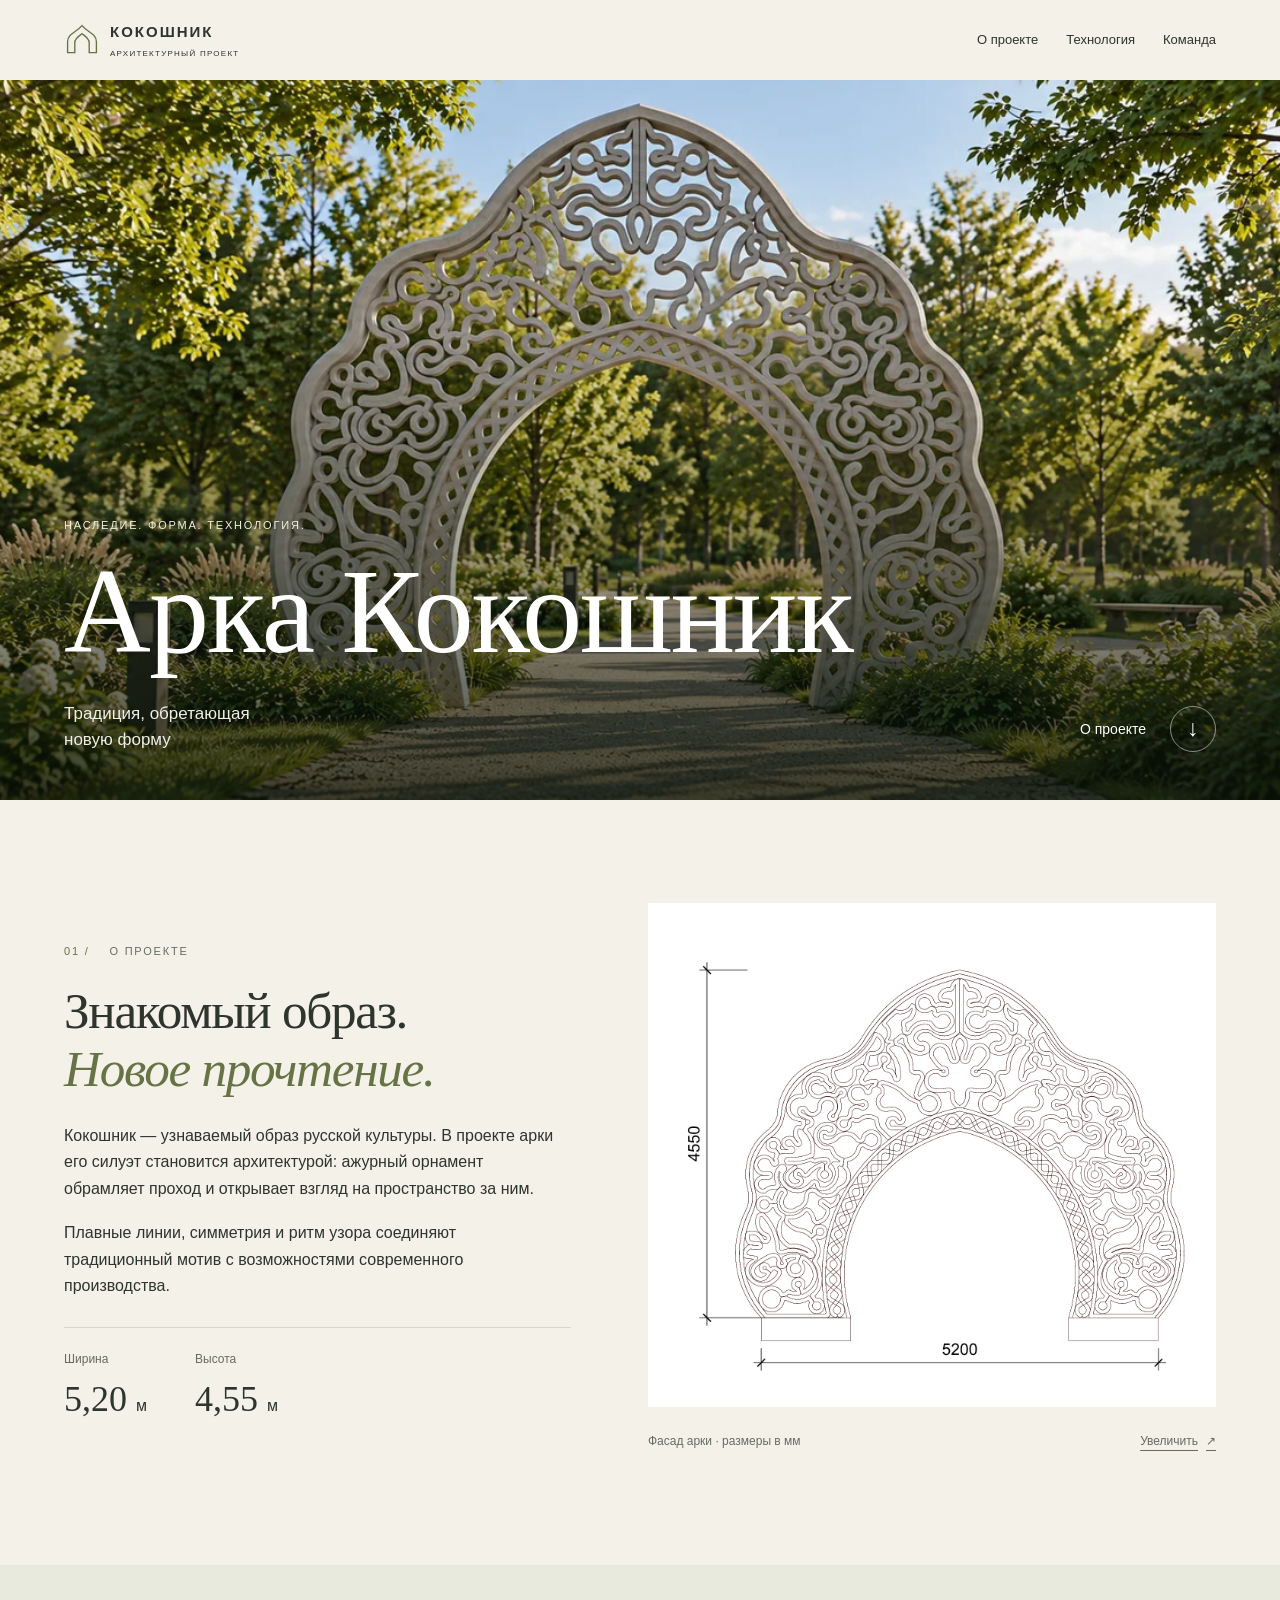
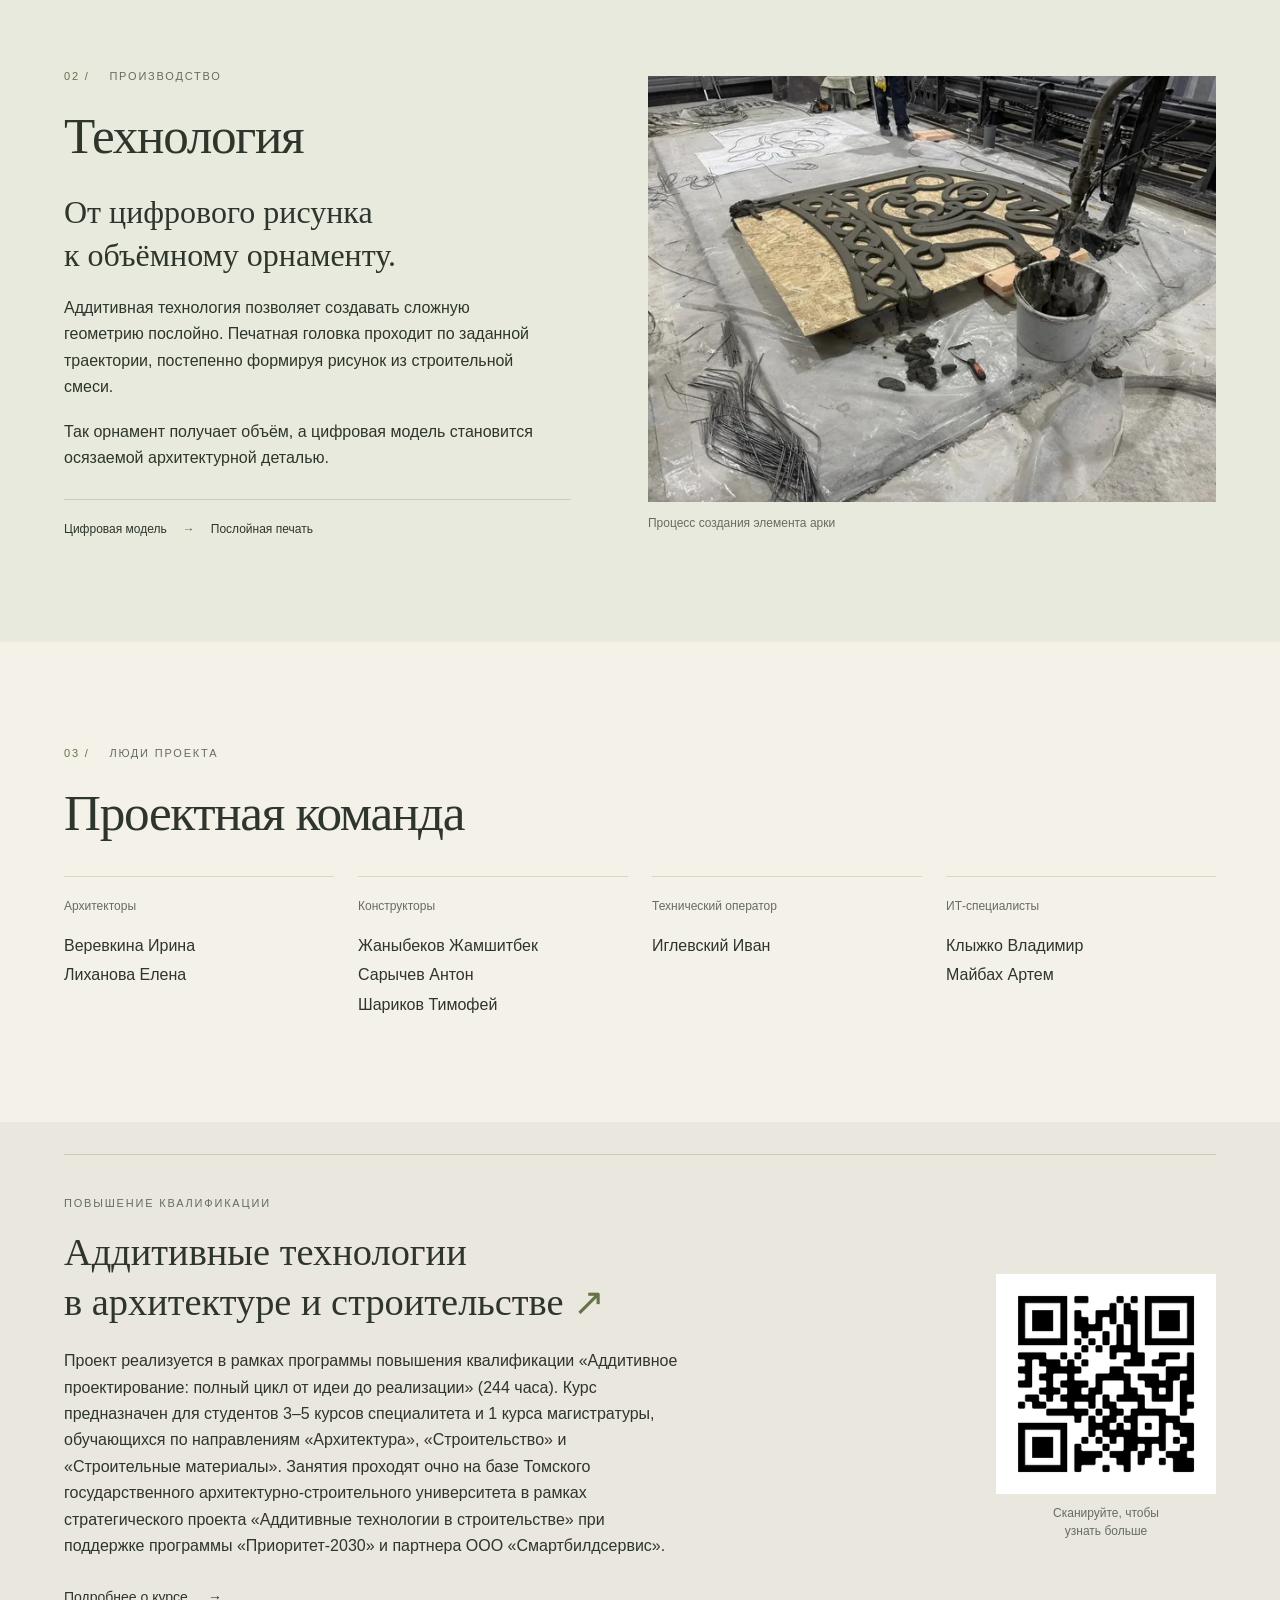
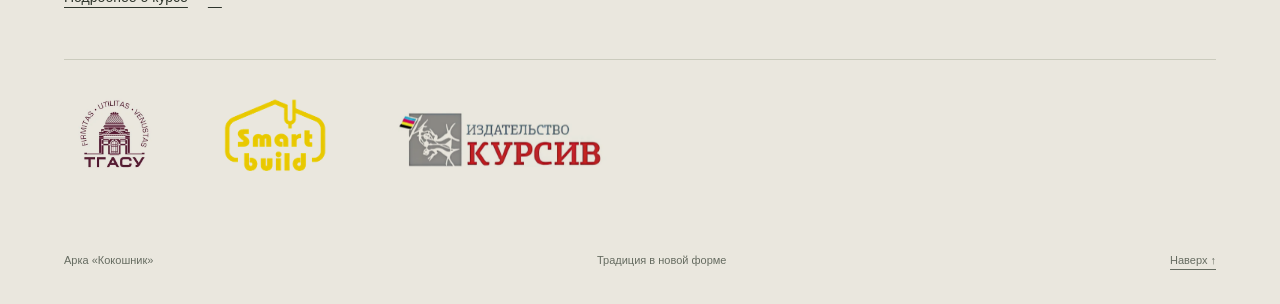
==== index.html @ 124d8d96 "Enlarge desktop course QR code" ====
<!doctype html>
<html lang="ru">
<head>
  <meta charset="utf-8">
  <meta name="viewport" content="width=device-width, initial-scale=1, viewport-fit=cover">
  <meta name="theme-color" content="#f4f1e9">
  <meta name="description" content="Арка «Кокошник» — традиционный орнамент и современные аддитивные технологии. Архитектурная идея, технология и проектная команда.">
  <title>Арка «Кокошник» — традиция в новой форме</title>
  <link rel="icon" href="favicon.svg" type="image/svg+xml">
  <link rel="stylesheet" href="styles.css">
  <script src="script.js" defer></script>
</head>
<body>
  <a class="skip-link" href="#about">Перейти к содержанию</a>
  <header class="header wrap">
    <a class="brand" href="#home" aria-label="Кокошник — на главную"><svg viewBox="0 0 40 40" aria-hidden="true"><path d="M4 34V22C4 13 13 12 20 4c7 8 16 9 16 18v12h-8V23c0-5-4-7-8-10-4 3-8 5-8 10v11Z"/></svg><span>КОКОШНИК<span class="brand-caption">АРХИТЕКТУРНЫЙ ПРОЕКТ</span></span></a>
    <nav aria-label="Основная навигация"><a href="#about">О проекте</a><a href="#technology">Технология</a><a href="#team">Команда</a></nav>
  </header>
  <main id="home">
    <section class="hero" aria-labelledby="hero-title">
      <picture><source media="(max-width: 767px)" srcset="images/optimized/main-mobile-640.webp 640w, images/optimized/main-mobile-960.webp 960w" sizes="100vw"><img src="images/optimized/main-desktop-2007.webp" srcset="images/optimized/main-desktop-960.webp 960w, images/optimized/main-desktop-1600.webp 1600w, images/optimized/main-desktop-2007.webp 2007w" sizes="100vw" width="2007" height="784" fetchpriority="high" alt="Ажурная арка в форме кокошника над дорожкой среди деревьев"></picture>
      <div class="hero-content wrap"><p class="eyebrow">НАСЛЕДИЕ. ФОРМА. ТЕХНОЛОГИЯ.</p><h1 id="hero-title">Арка<br> Кокошник</h1><div class="hero-bottom"><p>Традиция, обретающая<br>новую форму</p><a class="hero-link" href="#about" aria-label="Подробнее о проекте"><span>О проекте</span><span aria-hidden="true">↓</span></a></div></div>
    </section>
    <section id="about" class="section wrap split" aria-labelledby="about-title">
      <div class="section-copy reveal"><p class="eyebrow section-label"><span>01 /</span> О ПРОЕКТЕ</p><h2 id="about-title">Знакомый образ.<br><em>Новое прочтение.</em></h2><p>Кокошник — узнаваемый образ русской культуры. В проекте арки его силуэт становится архитектурой: ажурный орнамент обрамляет проход и открывает взгляд на пространство за ним.</p><p>Плавные линии, симметрия и ритм узора соединяют традиционный мотив с возможностями современного производства.</p><dl class="dimensions"><div><dt>Ширина</dt><dd>5,20 <span>м</span></dd></div><div><dt>Высота</dt><dd>4,55 <span>м</span></dd></div></dl></div>
      <figure class="scheme reveal"><a class="scheme-link" href="images/Scheme.png" target="_blank" rel="noopener" aria-label="Открыть чертёж арки в полном размере, в новой вкладке"><img src="images/optimized/scheme.webp" width="1366" height="1198" loading="lazy" decoding="async" alt="Фасад арки Кокошник: ширина 5200 мм, высота 4550 мм"></a><figcaption><span>Фасад арки · размеры в мм</span><a href="images/Scheme.png" target="_blank" rel="noopener">Увеличить <span aria-hidden="true">↗</span></a></figcaption></figure>
    </section>
    <section id="technology" class="technology" aria-labelledby="technology-title"><div class="section wrap split">
      <div class="section-copy reveal"><p class="eyebrow section-label"><span>02 /</span> ПРОИЗВОДСТВО</p><h2 id="technology-title">Технология</h2><p class="lead">От цифрового рисунка<br>к объёмному орнаменту.</p><p>Аддитивная технология позволяет создавать сложную геометрию послойно. Печатная головка проходит по заданной траектории, постепенно формируя рисунок из строительной смеси.</p><p>Так орнамент получает объём, а цифровая модель становится осязаемой архитектурной деталью.</p><div class="process"><span>Цифровая модель</span><span aria-hidden="true">→</span><span>Послойная печать</span></div></div>
      <figure class="technology-image reveal"><img src="images/optimized/technology-1280.webp" srcset="images/optimized/technology-640.webp 640w, images/optimized/technology-1280.webp 1280w" sizes="(min-width: 900px) 50vw, calc(100vw - 40px)" width="1920" height="1440" loading="lazy" decoding="async" alt="Печать ажурного элемента арки строительной смесью в мастерской"><figcaption>Процесс создания элемента арки</figcaption></figure>
    </div></section>
    <section id="team" class="section wrap" aria-labelledby="team-title"><div class="reveal"><p class="eyebrow section-label"><span>03 /</span> ЛЮДИ ПРОЕКТА</p><h2 id="team-title">Проектная команда</h2></div><div class="team-grid">
      <div class="team-group reveal"><h3>Архитекторы</h3><ul><li>Веревкина Ирина</li><li>Лиханова Елена</li></ul></div>
      <div class="team-group reveal"><h3>Конструкторы</h3><ul><li>Жаныбеков Жамшитбек</li><li>Сарычев Антон</li><li>Шариков Тимофей</li></ul></div>
      <div class="team-group reveal"><h3>Технический оператор</h3><ul><li>Иглевский Иван</li></ul></div>
      <div class="team-group reveal"><h3>ИТ-специалисты</h3><ul><li>Клыжко Владимир</li><li>Майбах Артем</li></ul></div>
    </div></section>
  </main>
  <footer class="footer"><div class="wrap">
    <div class="course"><a class="course-link" href="https://qrco.de/bh1jH8"><span class="eyebrow">ПОВЫШЕНИЕ КВАЛИФИКАЦИИ</span><span class="course-title">Аддитивные технологии<br>в архитектуре и строительстве <span aria-hidden="true">↗</span></span>
      <p class="course-description">Проект реализуется в рамках программы повышения квалификации «Аддитивное проектирование: полный цикл от идеи до реализации» (244 часа). Курс предназначен для студентов 3–5 курсов специалитета и 1 курса магистратуры, обучающихся по направлениям «Архитектура», «Строительство» и «Строительные материалы». Занятия проходят очно на базе Томского государственного архитектурно-строительного университета в рамках стратегического проекта «Аддитивные технологии в строительстве» при поддержке программы «Приоритет-2030» и партнера ООО «Смартбилдсервис».</p>
      <span class="course-action">Подробнее о курсе <span aria-hidden="true">→</span></span></a><figure class="qr"><img src="images/optimized/qr.png" srcset="images/optimized/qr.png 300w, images/optimized/qr-600.png 600w" sizes="(min-width: 900px) 220px, (min-width: 600px) 140px, 128px" width="300" height="300" alt="QR-код для перехода на страницу курса" loading="lazy"><figcaption>Сканируйте, чтобы<br>узнать больше</figcaption></figure></div>
    <div class="partners" aria-label="Организации проекта"><img src="images/optimized/tgasu.webp" width="865" height="849" alt="ТГАСУ" loading="lazy"><img src="images/optimized/smart-build.webp" width="531" height="376" alt="Smart Build" loading="lazy"><img class="kursiv" src="images/optimized/kursiv.webp" width="697" height="202" alt="Издательство Курсив" loading="lazy"></div>
    <div class="footer-bottom"><span>Арка «Кокошник»</span><span>Традиция в новой форме</span><a href="#home">Наверх ↑</a></div>
  </div></footer>
</body>
</html>
---- styles.css ----
:root{--paper:#f4f1e9;--ink:#2e352c;--muted:#666c61;--line:#d5d8cb;--accent:#657345;--gutter:clamp(20px,5vw,80px);--space:clamp(56px,8vw,112px)}
*{box-sizing:border-box}html{scroll-behavior:smooth;scroll-padding-top:24px}body{margin:0;background:var(--paper);color:var(--ink);font-family:Arial,Helvetica,sans-serif;font-size:clamp(16px,1.2vw,18px);line-height:1.65}a{color:inherit;text-underline-offset:5px}img{display:block;max-width:100%;height:auto}figure,p,h1,h2,h3,dl,dd{margin:0}a:focus-visible{outline:3px solid #9da968;outline-offset:5px}.wrap{width:100%;max-width:1440px;margin-inline:auto;padding-left:max(var(--gutter),env(safe-area-inset-left));padding-right:max(var(--gutter),env(safe-area-inset-right))}.skip-link{position:fixed;top:12px;left:20px;padding:12px;background:white;z-index:10;transform:translateY(-150%)}.skip-link:focus{transform:none}.header{padding-top:max(16px,env(safe-area-inset-top));padding-bottom:12px;display:flex;flex-wrap:wrap;align-items:center;justify-content:space-between;gap:8px 24px}.brand{display:flex;align-items:center;gap:10px;text-decoration:none;font-size:15px;letter-spacing:2px;font-weight:700;min-height:44px}.brand svg{width:36px;height:36px;fill:none;stroke:var(--accent);stroke-width:1.5}.brand-caption{display:block;font-size:8px;letter-spacing:1.25px;margin-top:2px;font-weight:400}.header nav{display:flex;justify-content:space-between;gap:20px;width:100%}.header nav a{font-size:13px;text-decoration:none;display:flex;align-items:center;min-height:44px}.hero{position:relative;isolation:isolate;color:#fff;background:#343d27}.hero picture{display:block}.hero img{width:100%;height:auto;aspect-ratio:1;min-height:0;object-fit:cover;object-position:center}.hero:after{content:"";position:absolute;inset:0;background:linear-gradient(180deg,rgba(10,20,8,.02) 35%,rgba(10,20,8,.78));z-index:0;pointer-events:none}.hero-content{position:absolute;inset:0;z-index:1;display:flex;flex-direction:column;justify-content:flex-end;padding-bottom:28px}.eyebrow{font-size:10px;letter-spacing:1.8px;font-weight:500;line-height:1.6}.hero .eyebrow{margin-bottom:12px;color:#f0f0da}h1{font-family:Georgia,'Times New Roman',serif;font-weight:400;font-size:clamp(52px,12vw,140px);line-height:.95;letter-spacing:-2px}.hero-bottom{display:flex;align-items:flex-end;justify-content:space-between;gap:20px;margin-top:22px}.hero-bottom p{font-size:14px;line-height:1.5;color:#f0f0e5}.hero-link{min-width:44px;min-height:44px;display:flex;align-items:center;gap:24px;text-decoration:none}.hero-link>span:first-child{display:none}.hero-link>span:last-child{border:1px solid #ffffff80;border-radius:50%;display:grid;place-items:center;width:46px;height:46px;font-size:23px}.section{padding-top:var(--space);padding-bottom:var(--space)}.split{display:grid;gap:36px}.section-label{color:var(--muted);margin-bottom:22px}.section-label span{color:var(--accent);margin-right:15px}h2{font-family:Georgia,'Times New Roman',serif;font-size:clamp(34px,4vw,58px);line-height:1.12;letter-spacing:-1.3px;font-weight:400;margin-bottom:26px}h2 em{font-weight:400;color:var(--accent)}.section-copy>p:not(.eyebrow){max-width:55ch;margin-bottom:18px}.dimensions{display:flex;gap:48px;border-top:1px solid var(--line);padding-top:22px;margin-top:28px}.dimensions dt{font-size:12px;color:var(--muted)}.dimensions dd{font-family:Georgia,'Times New Roman',serif;font-size:36px;line-height:1.3;margin-top:6px}.dimensions dd span{font-family:Arial,sans-serif;font-size:16px}.scheme{align-self:center}.scheme-link{display:block;background:white;padding:12px}.scheme img{width:100%}figcaption{font-size:12px;line-height:1.5;color:var(--muted);margin-top:12px}.scheme figcaption{display:flex;align-items:center;justify-content:space-between;gap:12px}.scheme figcaption a{display:flex;gap:8px;align-items:center;min-height:44px;flex-shrink:0}.technology{background:#e7eadd}.lead{font-family:Georgia,'Times New Roman',serif;font-size:clamp(24px,2.5vw,32px);line-height:1.35}.process{display:flex;flex-wrap:wrap;align-items:center;gap:16px;margin-top:28px;padding-top:20px;border-top:1px solid #c6cdbb;font-size:12px}.process>span:nth-child(2){color:var(--accent)}.technology-image{align-self:center}.technology-image img{width:100%;aspect-ratio:4/3;object-fit:contain}.team-grid{display:grid;gap:30px;margin-top:34px}.team-group{border-top:1px solid var(--line);padding-top:20px}.team-group h3{font-size:12px;font-weight:400;color:var(--muted);margin-bottom:14px}.team-group ul{list-style:none;padding:0;margin:0;font-size:18px;line-height:1.85}.footer{background:#eae7de;padding-top:32px;padding-bottom:max(22px,env(safe-area-inset-bottom))}.partners{display:flex;align-items:center;flex-wrap:wrap;gap:28px 38px;padding-block:34px}.partners img{width:100px;height:84px;object-fit:contain;mix-blend-mode:multiply}.partners img:nth-child(2){width:122px}.partners .kursiv{width:210px;height:auto}.course{border-top:1px solid #cbcbbd;border-bottom:1px solid #cbcbbd;padding-block:30px;display:grid;gap:24px}.course-link{display:block;text-decoration:none;min-height:44px}.course-link .eyebrow{display:block;color:var(--muted);margin-bottom:16px}.course-title{font-family:Georgia,'Times New Roman',serif;font-size:clamp(25px,3vw,42px);line-height:1.3;display:block}.course-title>span{white-space:nowrap;color:var(--accent)}.course-action{font-size:14px;display:flex;gap:20px;align-items:center;min-height:44px;margin-top:16px;text-decoration:underline;text-underline-offset:5px}.qr{display:flex;align-items:center;gap:20px}.qr img{width:128px;height:128px}.qr figcaption{margin:0}.footer-bottom{display:flex;flex-wrap:wrap;align-items:center;justify-content:space-between;gap:10px 20px;font-size:11px;color:var(--muted);padding-top:20px}.footer-bottom a{display:flex;align-items:center;min-height:44px}.footer-bottom>span:nth-child(2){display:none}
@media(min-width:600px){.header{padding-block:18px}.header nav{width:auto;gap:28px}.hero img{height:auto;min-height:0}.hero-content{padding-bottom:48px}.hero-link>span:first-child{display:block;font-size:14px}.eyebrow{font-size:11px}.hero-bottom p{font-size:17px}.team-grid{grid-template-columns:repeat(2,minmax(0,1fr));gap:40px}.partners{gap:56px}.course{grid-template-columns:minmax(0,1fr) 140px;align-items:center}.qr{display:block}.qr img{width:140px;height:140px}.qr figcaption{margin-top:10px;text-align:center}.footer-bottom>span:nth-child(2){display:block}}
@media(min-width:768px){.hero picture{position:relative;z-index:1}.hero img{height:min(56.28vw,calc(100svh - 84px));aspect-ratio:auto;object-fit:cover;object-position:center}.hero:after{z-index:1}.hero-content{z-index:2}}
@media(min-width:900px){.split{grid-template-columns:minmax(0,1fr) minmax(0,1.12fr);gap:clamp(40px,6vw,90px);align-items:center}.hero-content{padding-top:40px}.hero h1 br{display:none}.hero h1{font-size:clamp(78px,9.4vw,140px)}.hero .eyebrow{margin-bottom:20px}.hero-bottom{margin-top:32px}.scheme-link{padding:24px}.team-grid{grid-template-columns:repeat(4,minmax(0,1fr));gap:24px}.team-group ul{font-size:16px}.partners{padding-bottom:40px}.course{padding-block:40px;grid-template-columns:minmax(0,1fr) 220px}.qr img{width:220px;height:220px;margin-inline:auto}}
.course-description{max-width:70ch;margin-top:20px;font-size:clamp(16px,1.2vw,18px);line-height:1.65}
@media(prefers-reduced-motion:no-preference){.reveal.is-visible{animation:appear .55s ease-out both}@keyframes appear{from{opacity:.35;transform:translateY(10px)}to{opacity:1;transform:none}}a{transition:color .2s ease}}
@media(prefers-reduced-motion:reduce){html{scroll-behavior:auto}*,*:before,*:after{animation:none!important;transition:none!important}}
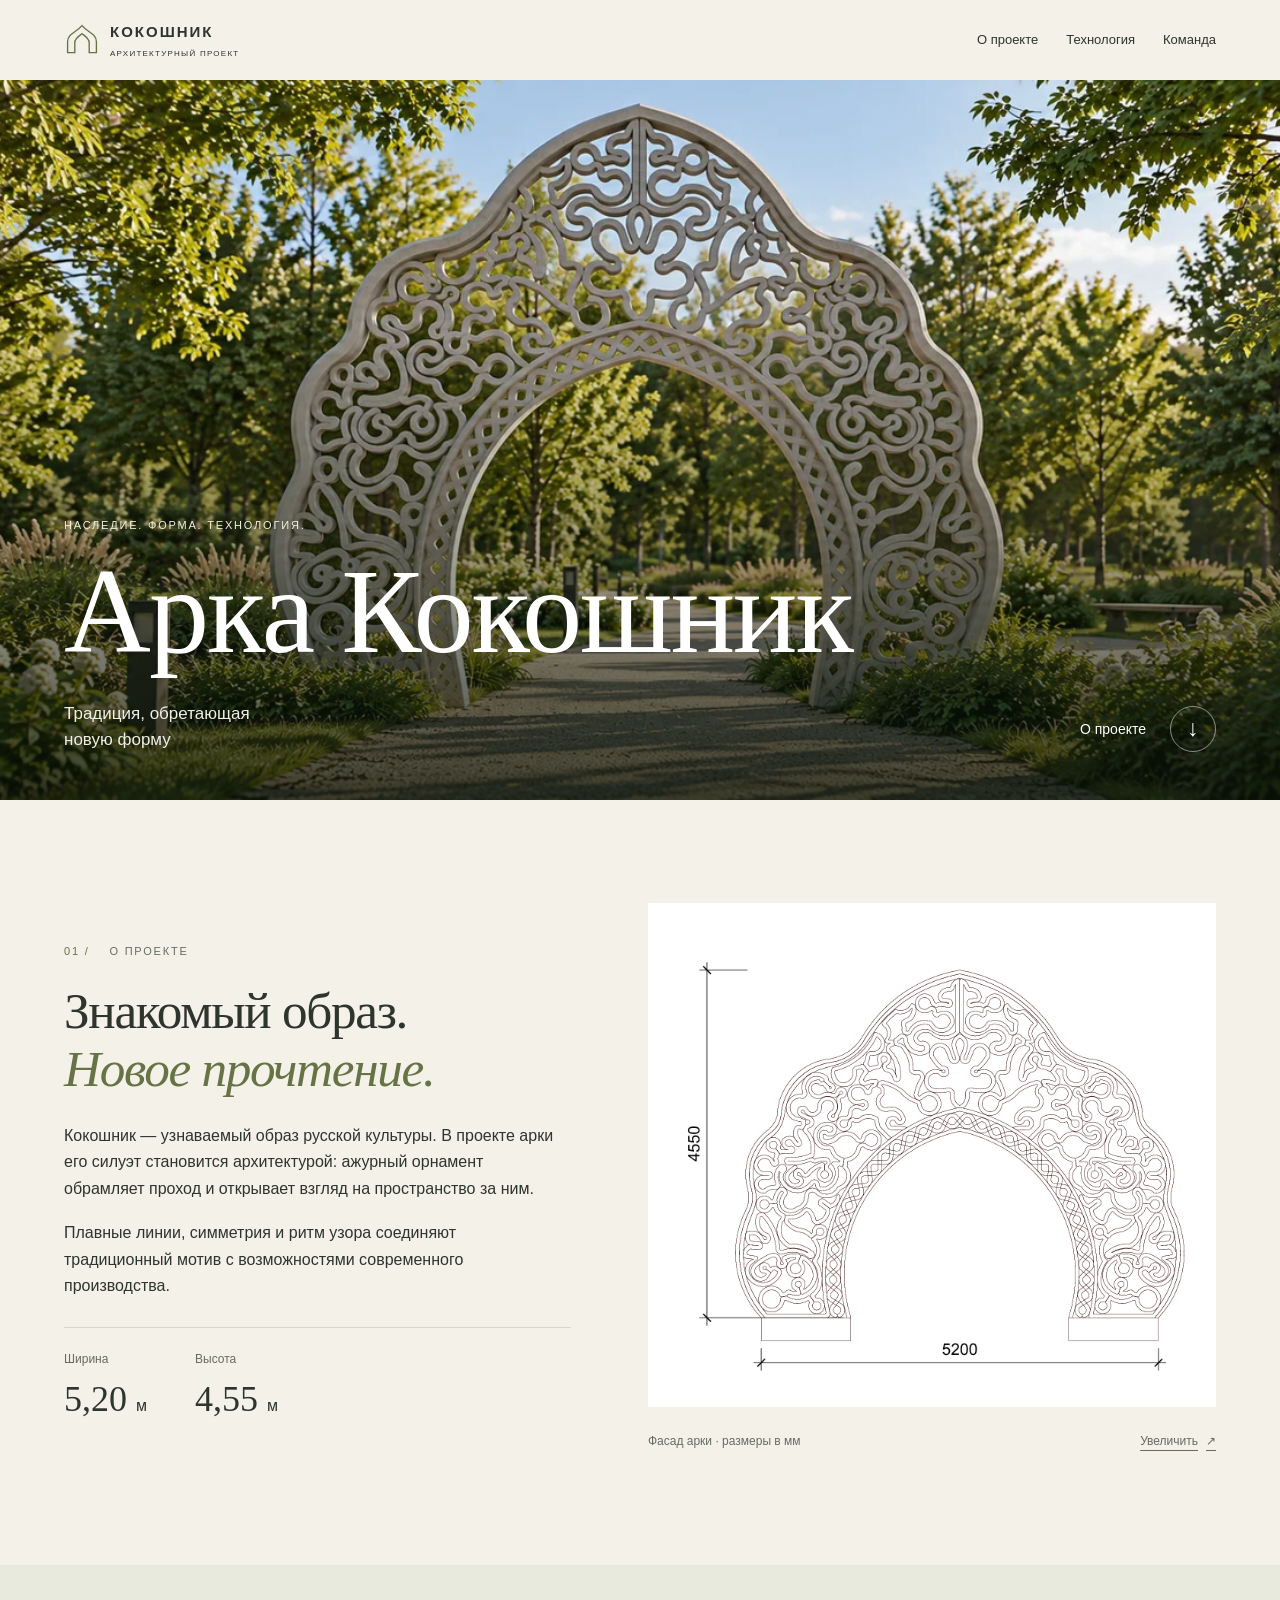
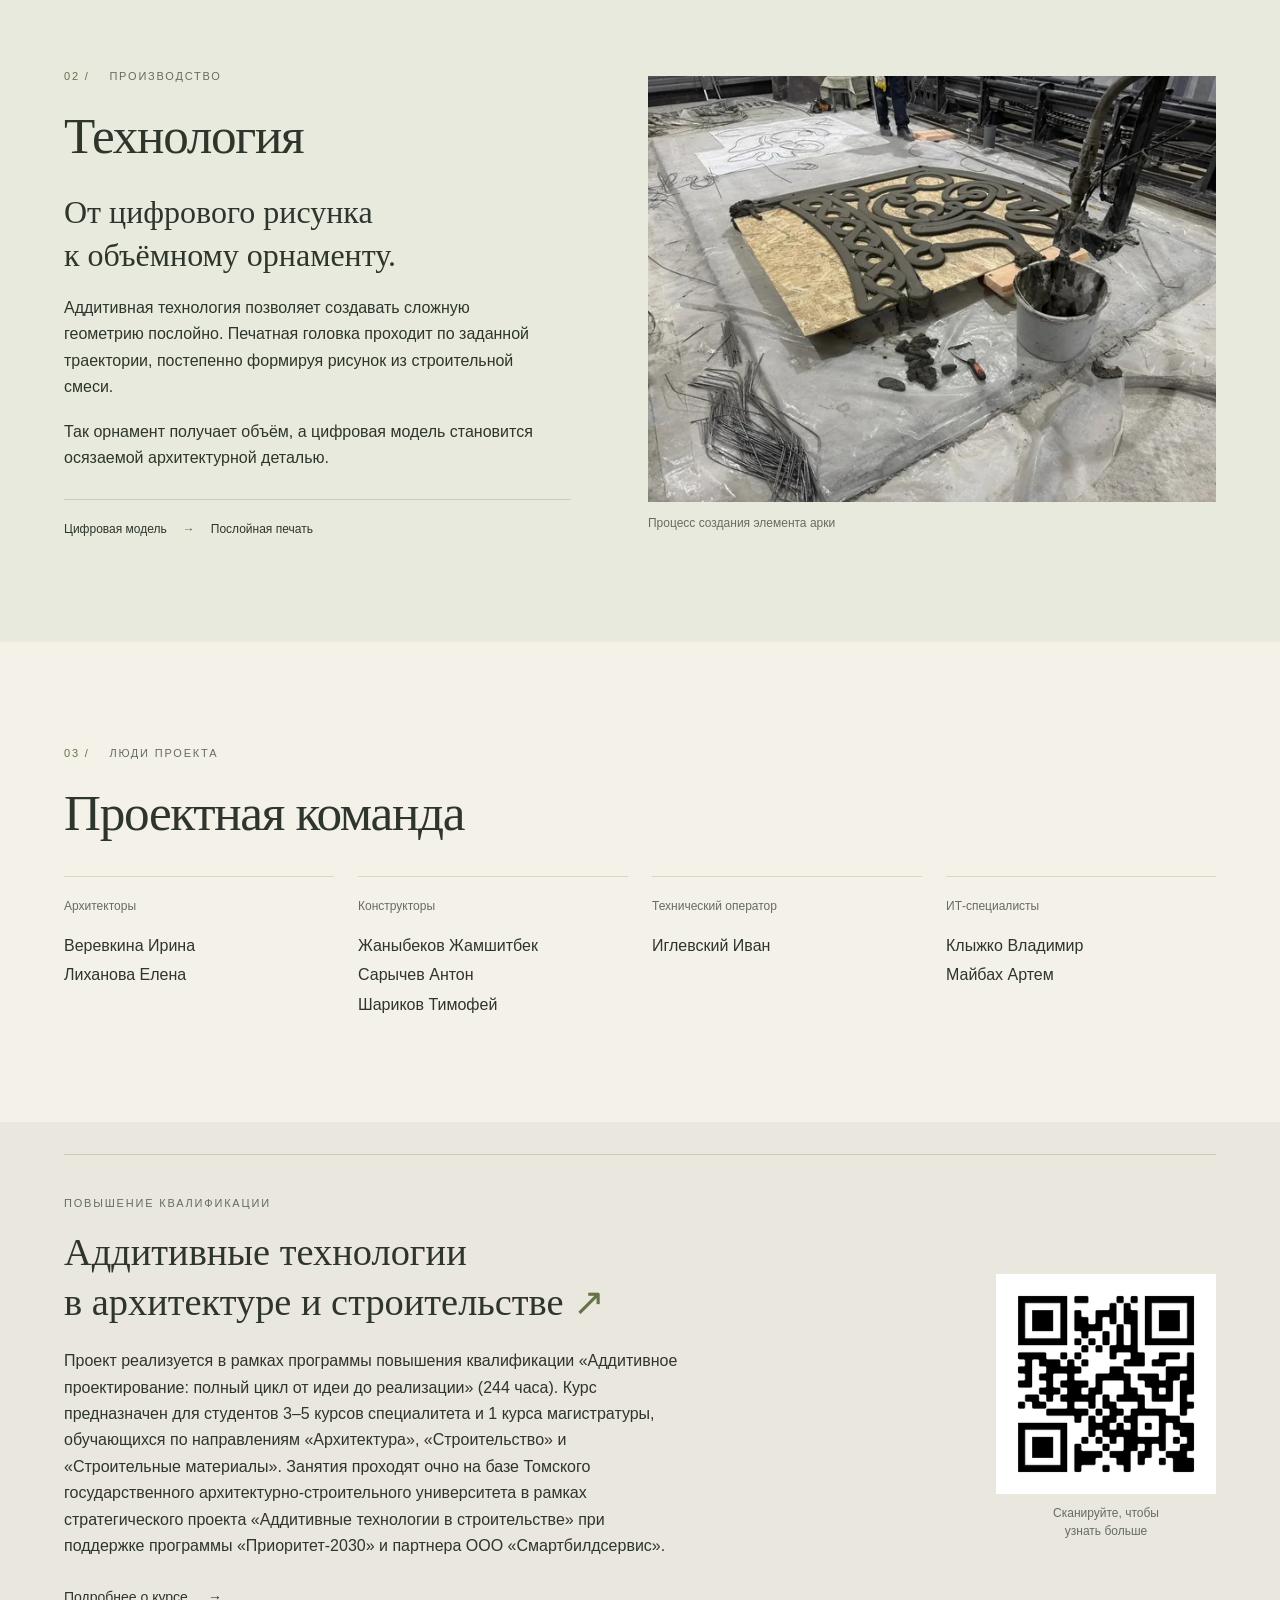
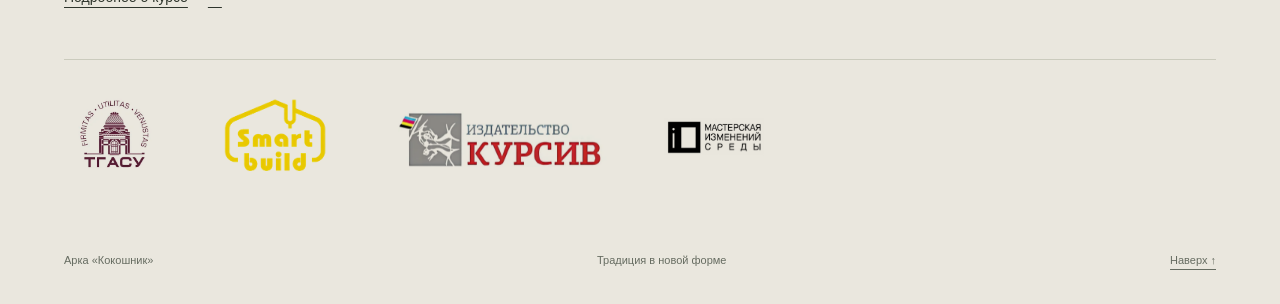
==== commit 2ad0d662: "changed logo images for mic and kursiv" ====
--- a/index.html
+++ b/index.html
@@ -37,10 +37,10 @@
     </div></section>
   </main>
   <footer class="footer"><div class="wrap">
-    <div class="course"><a class="course-link" href="https://qrco.de/bh1jH8"><span class="eyebrow">ПОВЫШЕНИЕ КВАЛИФИКАЦИИ</span><span class="course-title">Аддитивные технологии<br>в архитектуре и строительстве <span aria-hidden="true">↗</span></span>
+    <div class="course"><a class="course-link" href="https://ino.tsuab.ru/additivetechnologies"><span class="eyebrow">ПОВЫШЕНИЕ КВАЛИФИКАЦИИ</span><span class="course-title">Аддитивные технологии<br>в архитектуре и строительстве <span aria-hidden="true">↗</span></span>
       <p class="course-description">Проект реализуется в рамках программы повышения квалификации «Аддитивное проектирование: полный цикл от идеи до реализации» (244 часа). Курс предназначен для студентов 3–5 курсов специалитета и 1 курса магистратуры, обучающихся по направлениям «Архитектура», «Строительство» и «Строительные материалы». Занятия проходят очно на базе Томского государственного архитектурно-строительного университета в рамках стратегического проекта «Аддитивные технологии в строительстве» при поддержке программы «Приоритет-2030» и партнера ООО «Смартбилдсервис».</p>
       <span class="course-action">Подробнее о курсе <span aria-hidden="true">→</span></span></a><figure class="qr"><img src="images/optimized/qr.png" srcset="images/optimized/qr.png 300w, images/optimized/qr-600.png 600w" sizes="(min-width: 900px) 220px, (min-width: 600px) 140px, 128px" width="300" height="300" alt="QR-код для перехода на страницу курса" loading="lazy"><figcaption>Сканируйте, чтобы<br>узнать больше</figcaption></figure></div>
-    <div class="partners" aria-label="Организации проекта"><img src="images/optimized/tgasu.webp" width="865" height="849" alt="ТГАСУ" loading="lazy"><img src="images/optimized/smart-build.webp" width="531" height="376" alt="Smart Build" loading="lazy"><img class="kursiv" src="images/optimized/kursiv.webp" width="697" height="202" alt="Издательство Курсив" loading="lazy"></div>
+    <div class="partners" aria-label="Организации проекта"><img src="images/optimized/tgasu.webp" width="865" height="849" alt="ТГАСУ" loading="lazy"><img src="images/optimized/smart-build.webp" width="531" height="376" alt="Smart Build" loading="lazy"><img class="kursiv" src="images/optimized/kursiv.webp" width="697" height="202" alt="Издательство Курсив" loading="lazy"><img src="images/optimized/logo4.webp" width="531" height="376" alt="MIS" loading="lazy"></div>
     <div class="footer-bottom"><span>Арка «Кокошник»</span><span>Традиция в новой форме</span><a href="#home">Наверх ↑</a></div>
   </div></footer>
 </body>
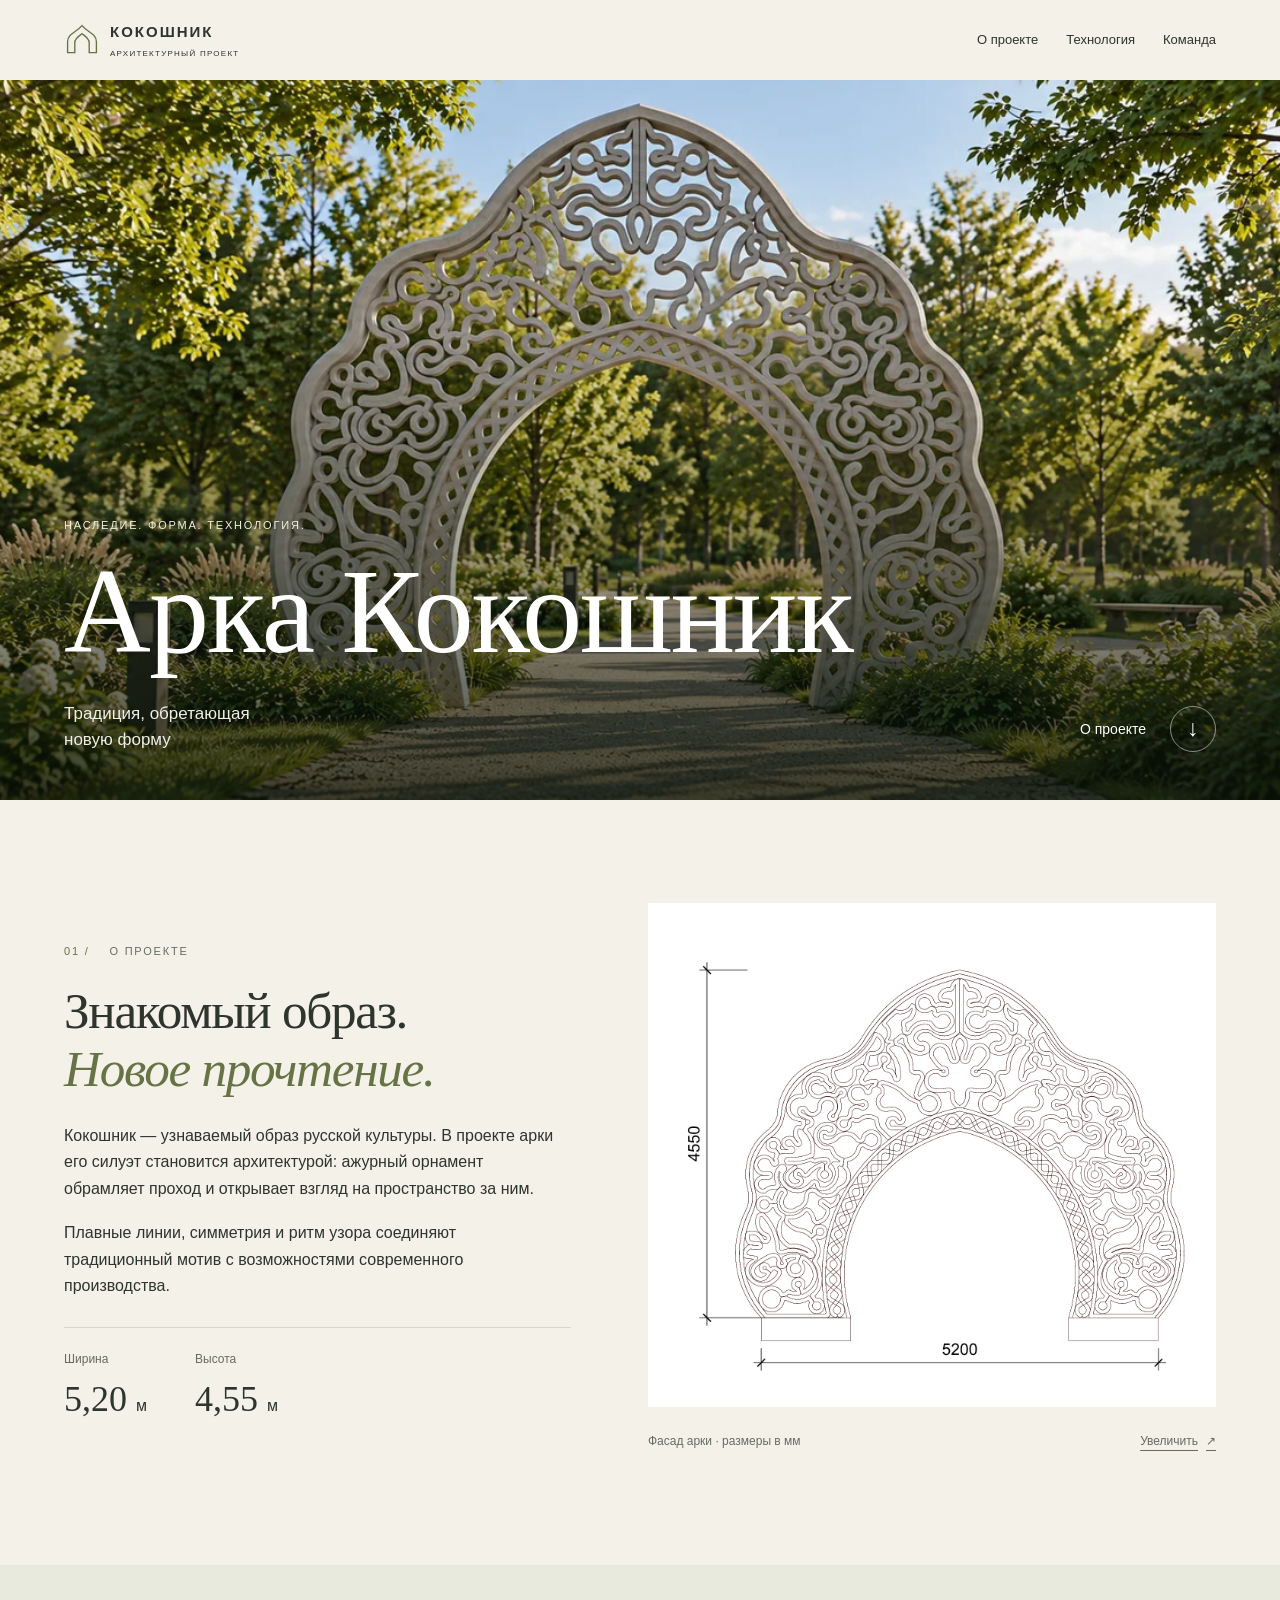
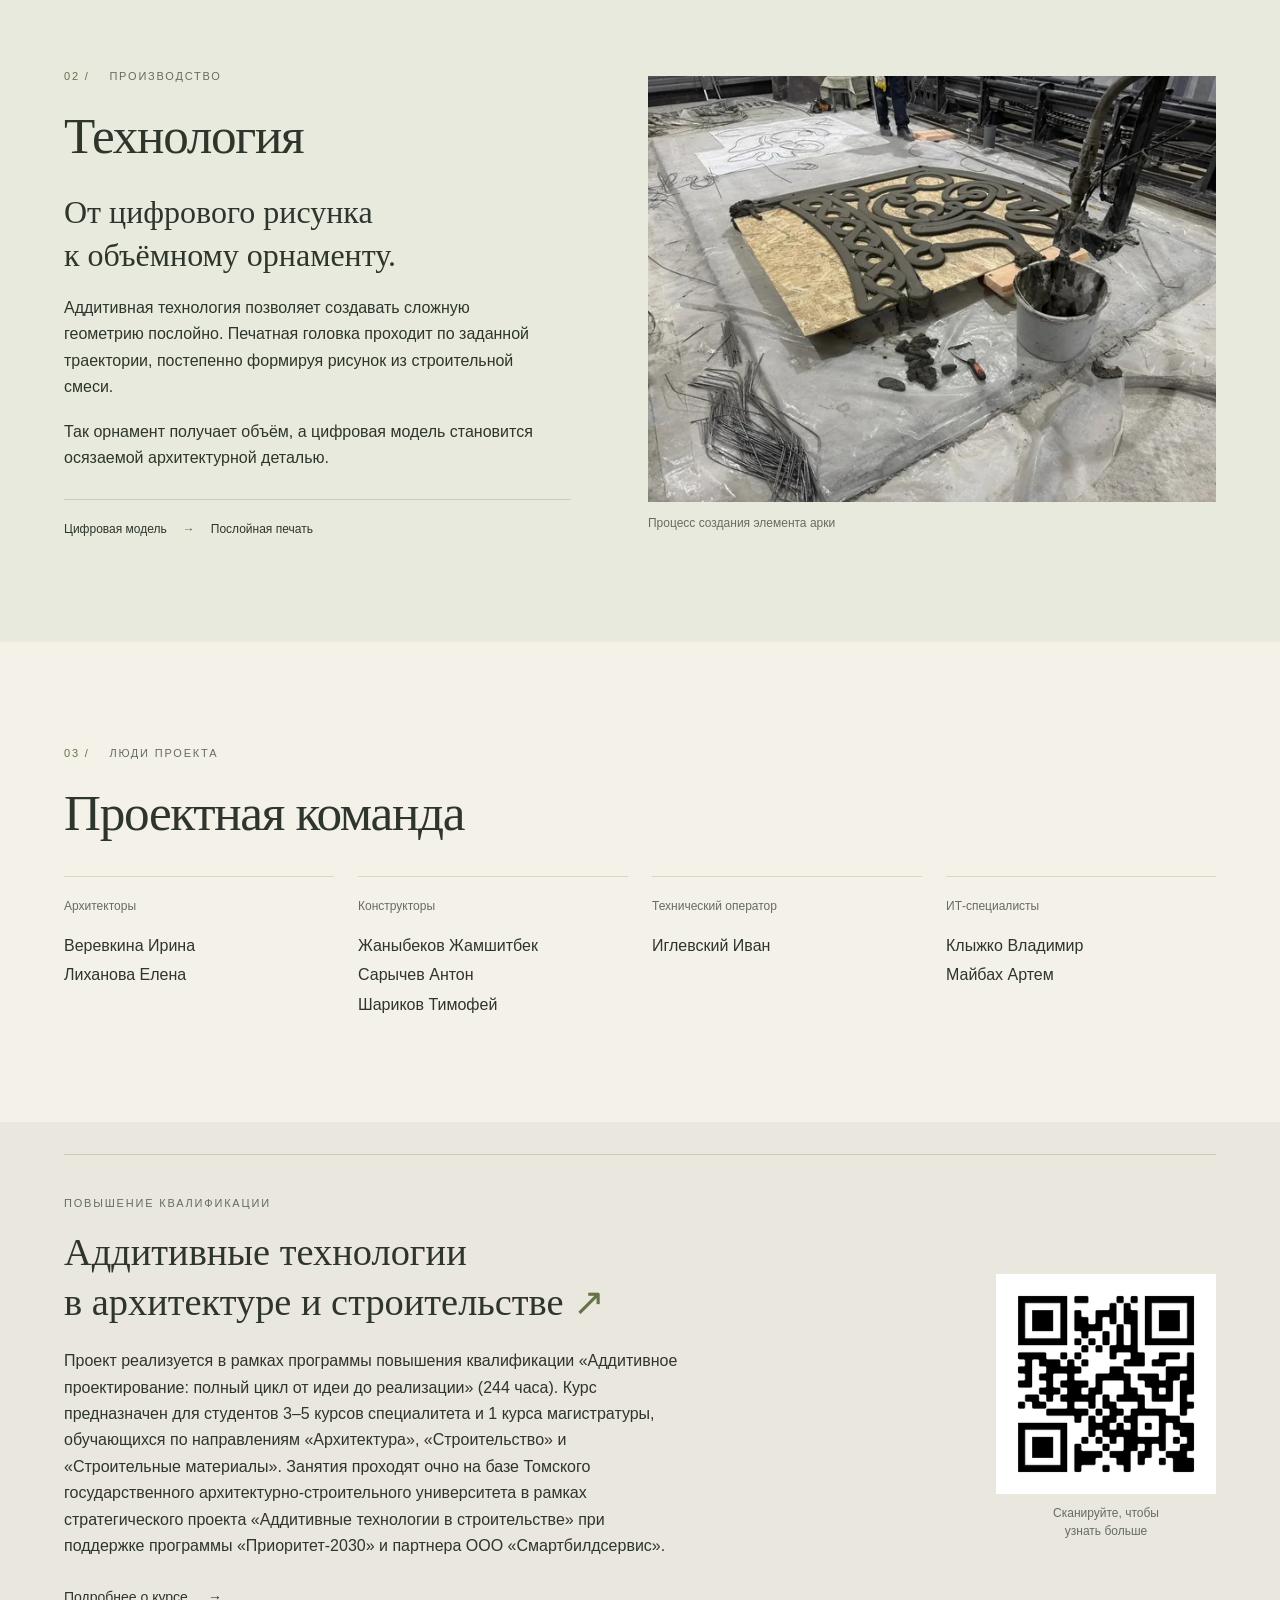
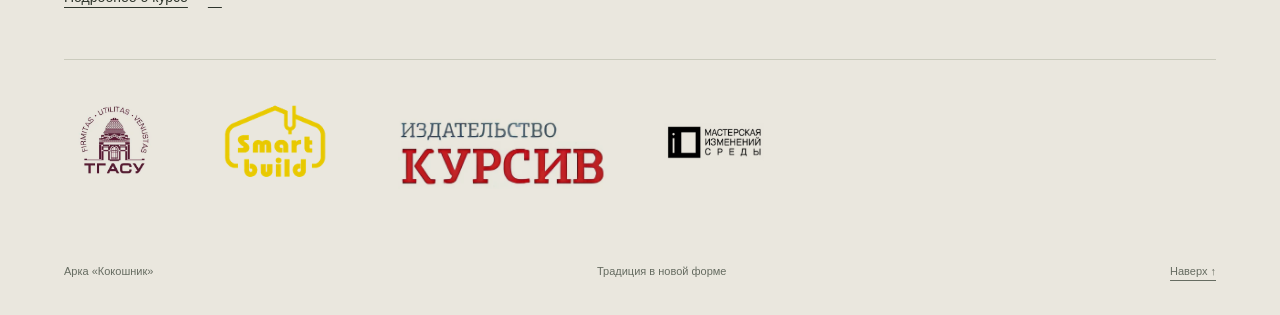
==== commit 28e26931: "changed logo images kursiv" ====
--- a/index.html
+++ b/index.html
@@ -40,7 +40,7 @@
     <div class="course"><a class="course-link" href="https://ino.tsuab.ru/additivetechnologies"><span class="eyebrow">ПОВЫШЕНИЕ КВАЛИФИКАЦИИ</span><span class="course-title">Аддитивные технологии<br>в архитектуре и строительстве <span aria-hidden="true">↗</span></span>
       <p class="course-description">Проект реализуется в рамках программы повышения квалификации «Аддитивное проектирование: полный цикл от идеи до реализации» (244 часа). Курс предназначен для студентов 3–5 курсов специалитета и 1 курса магистратуры, обучающихся по направлениям «Архитектура», «Строительство» и «Строительные материалы». Занятия проходят очно на базе Томского государственного архитектурно-строительного университета в рамках стратегического проекта «Аддитивные технологии в строительстве» при поддержке программы «Приоритет-2030» и партнера ООО «Смартбилдсервис».</p>
       <span class="course-action">Подробнее о курсе <span aria-hidden="true">→</span></span></a><figure class="qr"><img src="images/optimized/qr.png" srcset="images/optimized/qr.png 300w, images/optimized/qr-600.png 600w" sizes="(min-width: 900px) 220px, (min-width: 600px) 140px, 128px" width="300" height="300" alt="QR-код для перехода на страницу курса" loading="lazy"><figcaption>Сканируйте, чтобы<br>узнать больше</figcaption></figure></div>
-    <div class="partners" aria-label="Организации проекта"><img src="images/optimized/tgasu.webp" width="865" height="849" alt="ТГАСУ" loading="lazy"><img src="images/optimized/smart-build.webp" width="531" height="376" alt="Smart Build" loading="lazy"><img class="kursiv" src="images/optimized/kursiv.webp" width="697" height="202" alt="Издательство Курсив" loading="lazy"><img src="images/optimized/logo4.webp" width="531" height="376" alt="MIS" loading="lazy"></div>
+    <div class="partners" aria-label="Организации проекта"><img src="images/optimized/tgasu.webp" width="865" height="849" alt="ТГАСУ" loading="lazy"><img src="images/optimized/smart-build.webp" width="531" height="376" alt="Smart Build" loading="lazy"><img class="kursiv" src="images/optimized/logo3new.webp" width="697" height="202" alt="Издательство Курсив" loading="lazy"><img src="images/optimized/logo4.webp" width="531" height="376" alt="MIS" loading="lazy"></div>
     <div class="footer-bottom"><span>Арка «Кокошник»</span><span>Традиция в новой форме</span><a href="#home">Наверх ↑</a></div>
   </div></footer>
 </body>
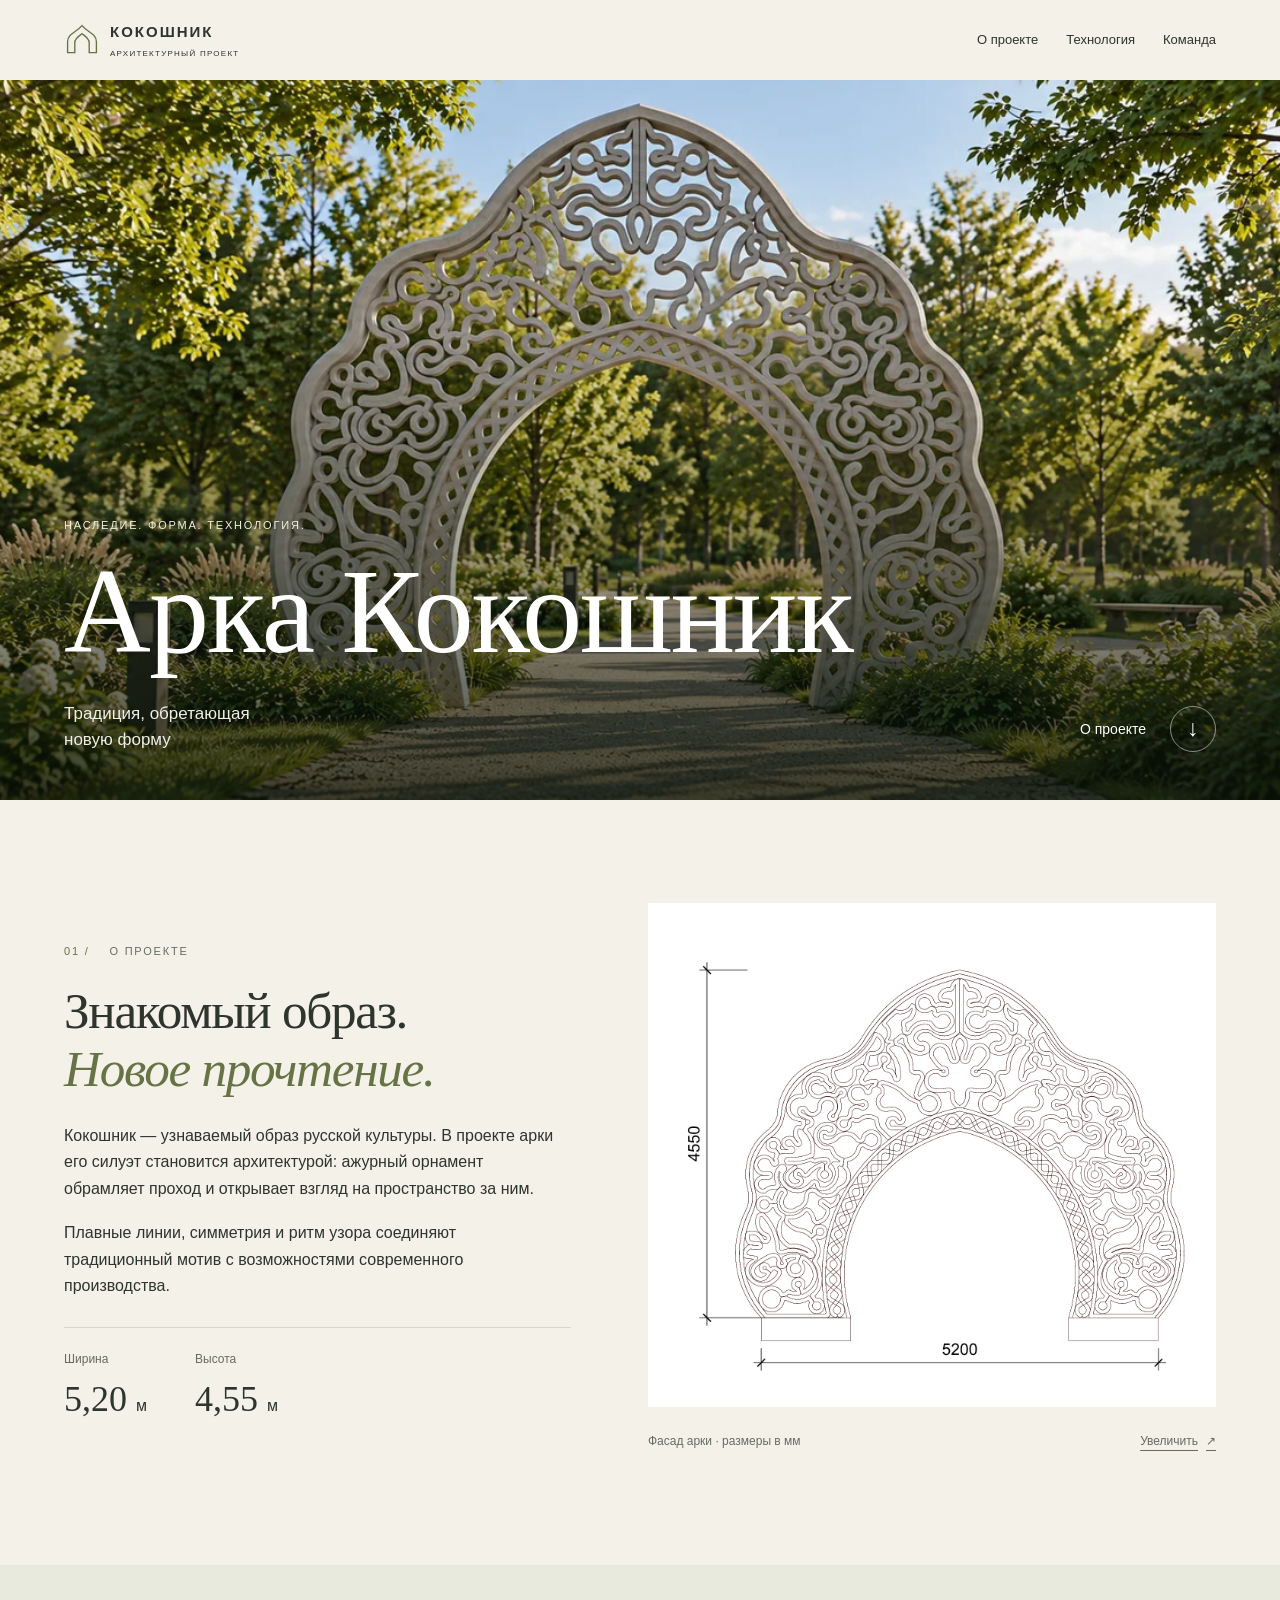
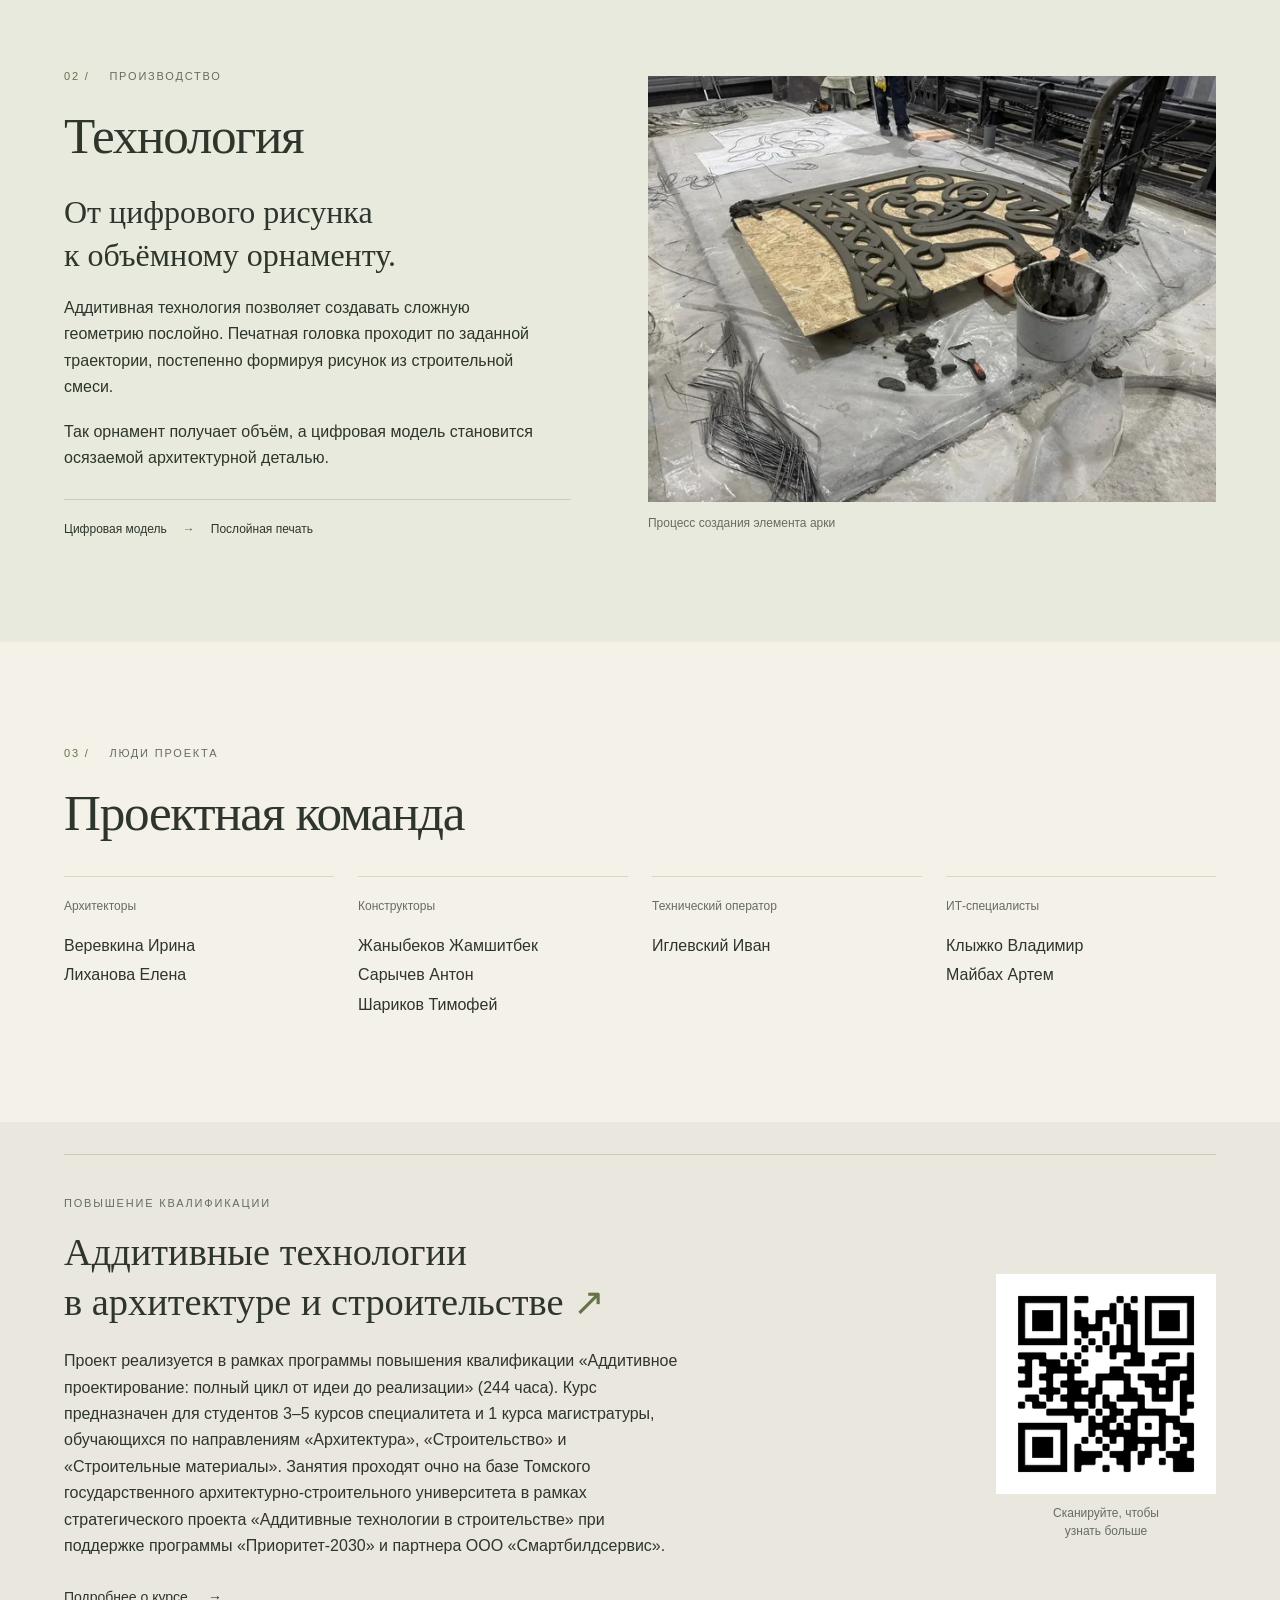
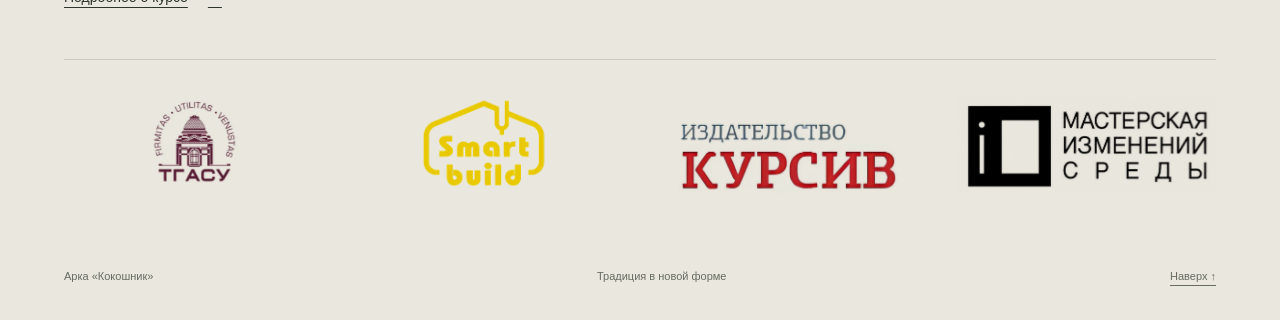
==== commit bca41af2: "Arrange four partner logos responsively" ====
--- a/index.html
+++ b/index.html
@@ -40,7 +40,7 @@
     <div class="course"><a class="course-link" href="https://ino.tsuab.ru/additivetechnologies"><span class="eyebrow">ПОВЫШЕНИЕ КВАЛИФИКАЦИИ</span><span class="course-title">Аддитивные технологии<br>в архитектуре и строительстве <span aria-hidden="true">↗</span></span>
       <p class="course-description">Проект реализуется в рамках программы повышения квалификации «Аддитивное проектирование: полный цикл от идеи до реализации» (244 часа). Курс предназначен для студентов 3–5 курсов специалитета и 1 курса магистратуры, обучающихся по направлениям «Архитектура», «Строительство» и «Строительные материалы». Занятия проходят очно на базе Томского государственного архитектурно-строительного университета в рамках стратегического проекта «Аддитивные технологии в строительстве» при поддержке программы «Приоритет-2030» и партнера ООО «Смартбилдсервис».</p>
       <span class="course-action">Подробнее о курсе <span aria-hidden="true">→</span></span></a><figure class="qr"><img src="images/optimized/qr.png" srcset="images/optimized/qr.png 300w, images/optimized/qr-600.png 600w" sizes="(min-width: 900px) 220px, (min-width: 600px) 140px, 128px" width="300" height="300" alt="QR-код для перехода на страницу курса" loading="lazy"><figcaption>Сканируйте, чтобы<br>узнать больше</figcaption></figure></div>
-    <div class="partners" aria-label="Организации проекта"><img src="images/optimized/tgasu.webp" width="865" height="849" alt="ТГАСУ" loading="lazy"><img src="images/optimized/smart-build.webp" width="531" height="376" alt="Smart Build" loading="lazy"><img class="kursiv" src="images/optimized/logo3new.webp" width="697" height="202" alt="Издательство Курсив" loading="lazy"><img src="images/optimized/logo4.webp" width="531" height="376" alt="MIS" loading="lazy"></div>
+    <div class="partners" aria-label="Организации проекта"><img src="images/optimized/tgasu.webp" width="865" height="849" alt="ТГАСУ" loading="lazy"><img src="images/optimized/smart-build.webp" width="531" height="376" alt="Smart Build" loading="lazy"><img src="images/optimized/logo3new.webp" width="460" height="207" alt="Издательство Курсив" loading="lazy"><img src="images/optimized/logo4.webp" width="1134" height="420" alt="Мастерская изменений среды" loading="lazy"></div>
     <div class="footer-bottom"><span>Арка «Кокошник»</span><span>Традиция в новой форме</span><a href="#home">Наверх ↑</a></div>
   </div></footer>
 </body>
--- a/styles.css
+++ b/styles.css
@@ -1,8 +1,9 @@
 :root{--paper:#f4f1e9;--ink:#2e352c;--muted:#666c61;--line:#d5d8cb;--accent:#657345;--gutter:clamp(20px,5vw,80px);--space:clamp(56px,8vw,112px)}
-*{box-sizing:border-box}html{scroll-behavior:smooth;scroll-padding-top:24px}body{margin:0;background:var(--paper);color:var(--ink);font-family:Arial,Helvetica,sans-serif;font-size:clamp(16px,1.2vw,18px);line-height:1.65}a{color:inherit;text-underline-offset:5px}img{display:block;max-width:100%;height:auto}figure,p,h1,h2,h3,dl,dd{margin:0}a:focus-visible{outline:3px solid #9da968;outline-offset:5px}.wrap{width:100%;max-width:1440px;margin-inline:auto;padding-left:max(var(--gutter),env(safe-area-inset-left));padding-right:max(var(--gutter),env(safe-area-inset-right))}.skip-link{position:fixed;top:12px;left:20px;padding:12px;background:white;z-index:10;transform:translateY(-150%)}.skip-link:focus{transform:none}.header{padding-top:max(16px,env(safe-area-inset-top));padding-bottom:12px;display:flex;flex-wrap:wrap;align-items:center;justify-content:space-between;gap:8px 24px}.brand{display:flex;align-items:center;gap:10px;text-decoration:none;font-size:15px;letter-spacing:2px;font-weight:700;min-height:44px}.brand svg{width:36px;height:36px;fill:none;stroke:var(--accent);stroke-width:1.5}.brand-caption{display:block;font-size:8px;letter-spacing:1.25px;margin-top:2px;font-weight:400}.header nav{display:flex;justify-content:space-between;gap:20px;width:100%}.header nav a{font-size:13px;text-decoration:none;display:flex;align-items:center;min-height:44px}.hero{position:relative;isolation:isolate;color:#fff;background:#343d27}.hero picture{display:block}.hero img{width:100%;height:auto;aspect-ratio:1;min-height:0;object-fit:cover;object-position:center}.hero:after{content:"";position:absolute;inset:0;background:linear-gradient(180deg,rgba(10,20,8,.02) 35%,rgba(10,20,8,.78));z-index:0;pointer-events:none}.hero-content{position:absolute;inset:0;z-index:1;display:flex;flex-direction:column;justify-content:flex-end;padding-bottom:28px}.eyebrow{font-size:10px;letter-spacing:1.8px;font-weight:500;line-height:1.6}.hero .eyebrow{margin-bottom:12px;color:#f0f0da}h1{font-family:Georgia,'Times New Roman',serif;font-weight:400;font-size:clamp(52px,12vw,140px);line-height:.95;letter-spacing:-2px}.hero-bottom{display:flex;align-items:flex-end;justify-content:space-between;gap:20px;margin-top:22px}.hero-bottom p{font-size:14px;line-height:1.5;color:#f0f0e5}.hero-link{min-width:44px;min-height:44px;display:flex;align-items:center;gap:24px;text-decoration:none}.hero-link>span:first-child{display:none}.hero-link>span:last-child{border:1px solid #ffffff80;border-radius:50%;display:grid;place-items:center;width:46px;height:46px;font-size:23px}.section{padding-top:var(--space);padding-bottom:var(--space)}.split{display:grid;gap:36px}.section-label{color:var(--muted);margin-bottom:22px}.section-label span{color:var(--accent);margin-right:15px}h2{font-family:Georgia,'Times New Roman',serif;font-size:clamp(34px,4vw,58px);line-height:1.12;letter-spacing:-1.3px;font-weight:400;margin-bottom:26px}h2 em{font-weight:400;color:var(--accent)}.section-copy>p:not(.eyebrow){max-width:55ch;margin-bottom:18px}.dimensions{display:flex;gap:48px;border-top:1px solid var(--line);padding-top:22px;margin-top:28px}.dimensions dt{font-size:12px;color:var(--muted)}.dimensions dd{font-family:Georgia,'Times New Roman',serif;font-size:36px;line-height:1.3;margin-top:6px}.dimensions dd span{font-family:Arial,sans-serif;font-size:16px}.scheme{align-self:center}.scheme-link{display:block;background:white;padding:12px}.scheme img{width:100%}figcaption{font-size:12px;line-height:1.5;color:var(--muted);margin-top:12px}.scheme figcaption{display:flex;align-items:center;justify-content:space-between;gap:12px}.scheme figcaption a{display:flex;gap:8px;align-items:center;min-height:44px;flex-shrink:0}.technology{background:#e7eadd}.lead{font-family:Georgia,'Times New Roman',serif;font-size:clamp(24px,2.5vw,32px);line-height:1.35}.process{display:flex;flex-wrap:wrap;align-items:center;gap:16px;margin-top:28px;padding-top:20px;border-top:1px solid #c6cdbb;font-size:12px}.process>span:nth-child(2){color:var(--accent)}.technology-image{align-self:center}.technology-image img{width:100%;aspect-ratio:4/3;object-fit:contain}.team-grid{display:grid;gap:30px;margin-top:34px}.team-group{border-top:1px solid var(--line);padding-top:20px}.team-group h3{font-size:12px;font-weight:400;color:var(--muted);margin-bottom:14px}.team-group ul{list-style:none;padding:0;margin:0;font-size:18px;line-height:1.85}.footer{background:#eae7de;padding-top:32px;padding-bottom:max(22px,env(safe-area-inset-bottom))}.partners{display:flex;align-items:center;flex-wrap:wrap;gap:28px 38px;padding-block:34px}.partners img{width:100px;height:84px;object-fit:contain;mix-blend-mode:multiply}.partners img:nth-child(2){width:122px}.partners .kursiv{width:210px;height:auto}.course{border-top:1px solid #cbcbbd;border-bottom:1px solid #cbcbbd;padding-block:30px;display:grid;gap:24px}.course-link{display:block;text-decoration:none;min-height:44px}.course-link .eyebrow{display:block;color:var(--muted);margin-bottom:16px}.course-title{font-family:Georgia,'Times New Roman',serif;font-size:clamp(25px,3vw,42px);line-height:1.3;display:block}.course-title>span{white-space:nowrap;color:var(--accent)}.course-action{font-size:14px;display:flex;gap:20px;align-items:center;min-height:44px;margin-top:16px;text-decoration:underline;text-underline-offset:5px}.qr{display:flex;align-items:center;gap:20px}.qr img{width:128px;height:128px}.qr figcaption{margin:0}.footer-bottom{display:flex;flex-wrap:wrap;align-items:center;justify-content:space-between;gap:10px 20px;font-size:11px;color:var(--muted);padding-top:20px}.footer-bottom a{display:flex;align-items:center;min-height:44px}.footer-bottom>span:nth-child(2){display:none}
-@media(min-width:600px){.header{padding-block:18px}.header nav{width:auto;gap:28px}.hero img{height:auto;min-height:0}.hero-content{padding-bottom:48px}.hero-link>span:first-child{display:block;font-size:14px}.eyebrow{font-size:11px}.hero-bottom p{font-size:17px}.team-grid{grid-template-columns:repeat(2,minmax(0,1fr));gap:40px}.partners{gap:56px}.course{grid-template-columns:minmax(0,1fr) 140px;align-items:center}.qr{display:block}.qr img{width:140px;height:140px}.qr figcaption{margin-top:10px;text-align:center}.footer-bottom>span:nth-child(2){display:block}}
+*{box-sizing:border-box}html{scroll-behavior:smooth;scroll-padding-top:24px}body{margin:0;background:var(--paper);color:var(--ink);font-family:Arial,Helvetica,sans-serif;font-size:clamp(16px,1.2vw,18px);line-height:1.65}a{color:inherit;text-underline-offset:5px}img{display:block;max-width:100%;height:auto}figure,p,h1,h2,h3,dl,dd{margin:0}a:focus-visible{outline:3px solid #9da968;outline-offset:5px}.wrap{width:100%;max-width:1440px;margin-inline:auto;padding-left:max(var(--gutter),env(safe-area-inset-left));padding-right:max(var(--gutter),env(safe-area-inset-right))}.skip-link{position:fixed;top:12px;left:20px;padding:12px;background:white;z-index:10;transform:translateY(-150%)}.skip-link:focus{transform:none}.header{padding-top:max(16px,env(safe-area-inset-top));padding-bottom:12px;display:flex;flex-wrap:wrap;align-items:center;justify-content:space-between;gap:8px 24px}.brand{display:flex;align-items:center;gap:10px;text-decoration:none;font-size:15px;letter-spacing:2px;font-weight:700;min-height:44px}.brand svg{width:36px;height:36px;fill:none;stroke:var(--accent);stroke-width:1.5}.brand-caption{display:block;font-size:8px;letter-spacing:1.25px;margin-top:2px;font-weight:400}.header nav{display:flex;justify-content:space-between;gap:20px;width:100%}.header nav a{font-size:13px;text-decoration:none;display:flex;align-items:center;min-height:44px}.hero{position:relative;isolation:isolate;color:#fff;background:#343d27}.hero picture{display:block}.hero img{width:100%;height:auto;aspect-ratio:1;min-height:0;object-fit:cover;object-position:center}.hero:after{content:"";position:absolute;inset:0;background:linear-gradient(180deg,rgba(10,20,8,.02) 35%,rgba(10,20,8,.78));z-index:0;pointer-events:none}.hero-content{position:absolute;inset:0;z-index:1;display:flex;flex-direction:column;justify-content:flex-end;padding-bottom:28px}.eyebrow{font-size:10px;letter-spacing:1.8px;font-weight:500;line-height:1.6}.hero .eyebrow{margin-bottom:12px;color:#f0f0da}h1{font-family:Georgia,'Times New Roman',serif;font-weight:400;font-size:clamp(52px,12vw,140px);line-height:.95;letter-spacing:-2px}.hero-bottom{display:flex;align-items:flex-end;justify-content:space-between;gap:20px;margin-top:22px}.hero-bottom p{font-size:14px;line-height:1.5;color:#f0f0e5}.hero-link{min-width:44px;min-height:44px;display:flex;align-items:center;gap:24px;text-decoration:none}.hero-link>span:first-child{display:none}.hero-link>span:last-child{border:1px solid #ffffff80;border-radius:50%;display:grid;place-items:center;width:46px;height:46px;font-size:23px}.section{padding-top:var(--space);padding-bottom:var(--space)}.split{display:grid;gap:36px}.section-label{color:var(--muted);margin-bottom:22px}.section-label span{color:var(--accent);margin-right:15px}h2{font-family:Georgia,'Times New Roman',serif;font-size:clamp(34px,4vw,58px);line-height:1.12;letter-spacing:-1.3px;font-weight:400;margin-bottom:26px}h2 em{font-weight:400;color:var(--accent)}.section-copy>p:not(.eyebrow){max-width:55ch;margin-bottom:18px}.dimensions{display:flex;gap:48px;border-top:1px solid var(--line);padding-top:22px;margin-top:28px}.dimensions dt{font-size:12px;color:var(--muted)}.dimensions dd{font-family:Georgia,'Times New Roman',serif;font-size:36px;line-height:1.3;margin-top:6px}.dimensions dd span{font-family:Arial,sans-serif;font-size:16px}.scheme{align-self:center}.scheme-link{display:block;background:white;padding:12px}.scheme img{width:100%}figcaption{font-size:12px;line-height:1.5;color:var(--muted);margin-top:12px}.scheme figcaption{display:flex;align-items:center;justify-content:space-between;gap:12px}.scheme figcaption a{display:flex;gap:8px;align-items:center;min-height:44px;flex-shrink:0}.technology{background:#e7eadd}.lead{font-family:Georgia,'Times New Roman',serif;font-size:clamp(24px,2.5vw,32px);line-height:1.35}.process{display:flex;flex-wrap:wrap;align-items:center;gap:16px;margin-top:28px;padding-top:20px;border-top:1px solid #c6cdbb;font-size:12px}.process>span:nth-child(2){color:var(--accent)}.technology-image{align-self:center}.technology-image img{width:100%;aspect-ratio:4/3;object-fit:contain}.team-grid{display:grid;gap:30px;margin-top:34px}.team-group{border-top:1px solid var(--line);padding-top:20px}.team-group h3{font-size:12px;font-weight:400;color:var(--muted);margin-bottom:14px}.team-group ul{list-style:none;padding:0;margin:0;font-size:18px;line-height:1.85}.footer{background:#eae7de;padding-top:32px;padding-bottom:max(22px,env(safe-area-inset-bottom))}.partners{display:grid;grid-template-columns:repeat(2,minmax(0,1fr));align-items:center;justify-items:center;gap:28px 20px;padding-block:34px}.partners img{width:auto;height:auto;max-width:100%;max-height:100px;object-fit:contain;mix-blend-mode:multiply}.partners img:nth-child(n+3){grid-column:1/-1}.course{border-top:1px solid #cbcbbd;border-bottom:1px solid #cbcbbd;padding-block:30px;display:grid;gap:24px}.course-link{display:block;text-decoration:none;min-height:44px}.course-link .eyebrow{display:block;color:var(--muted);margin-bottom:16px}.course-title{font-family:Georgia,'Times New Roman',serif;font-size:clamp(25px,3vw,42px);line-height:1.3;display:block}.course-title>span{white-space:nowrap;color:var(--accent)}.course-action{font-size:14px;display:flex;gap:20px;align-items:center;min-height:44px;margin-top:16px;text-decoration:underline;text-underline-offset:5px}.qr{display:flex;align-items:center;gap:20px}.qr img{width:128px;height:128px}.qr figcaption{margin:0}.footer-bottom{display:flex;flex-wrap:wrap;align-items:center;justify-content:space-between;gap:10px 20px;font-size:11px;color:var(--muted);padding-top:20px}.footer-bottom a{display:flex;align-items:center;min-height:44px}.footer-bottom>span:nth-child(2){display:none}
+@media(min-width:600px){.header{padding-block:18px}.header nav{width:auto;gap:28px}.hero img{height:auto;min-height:0}.hero-content{padding-bottom:48px}.hero-link>span:first-child{display:block;font-size:14px}.eyebrow{font-size:11px}.hero-bottom p{font-size:17px}.team-grid{grid-template-columns:repeat(2,minmax(0,1fr));gap:40px}.partners{gap:32px}.partners img:nth-child(n+3){grid-column:auto}.course{grid-template-columns:minmax(0,1fr) 140px;align-items:center}.qr{display:block}.qr img{width:140px;height:140px}.qr figcaption{margin-top:10px;text-align:center}.footer-bottom>span:nth-child(2){display:block}}
 @media(min-width:768px){.hero picture{position:relative;z-index:1}.hero img{height:min(56.28vw,calc(100svh - 84px));aspect-ratio:auto;object-fit:cover;object-position:center}.hero:after{z-index:1}.hero-content{z-index:2}}
 @media(min-width:900px){.split{grid-template-columns:minmax(0,1fr) minmax(0,1.12fr);gap:clamp(40px,6vw,90px);align-items:center}.hero-content{padding-top:40px}.hero h1 br{display:none}.hero h1{font-size:clamp(78px,9.4vw,140px)}.hero .eyebrow{margin-bottom:20px}.hero-bottom{margin-top:32px}.scheme-link{padding:24px}.team-grid{grid-template-columns:repeat(4,minmax(0,1fr));gap:24px}.team-group ul{font-size:16px}.partners{padding-bottom:40px}.course{padding-block:40px;grid-template-columns:minmax(0,1fr) 220px}.qr img{width:220px;height:220px;margin-inline:auto}}
+@media(min-width:1024px){.partners{grid-template-columns:repeat(4,minmax(0,1fr));gap:clamp(20px,3vw,48px)}}
 .course-description{max-width:70ch;margin-top:20px;font-size:clamp(16px,1.2vw,18px);line-height:1.65}
 @media(prefers-reduced-motion:no-preference){.reveal.is-visible{animation:appear .55s ease-out both}@keyframes appear{from{opacity:.35;transform:translateY(10px)}to{opacity:1;transform:none}}a{transition:color .2s ease}}
 @media(prefers-reduced-motion:reduce){html{scroll-behavior:auto}*,*:before,*:after{animation:none!important;transition:none!important}}
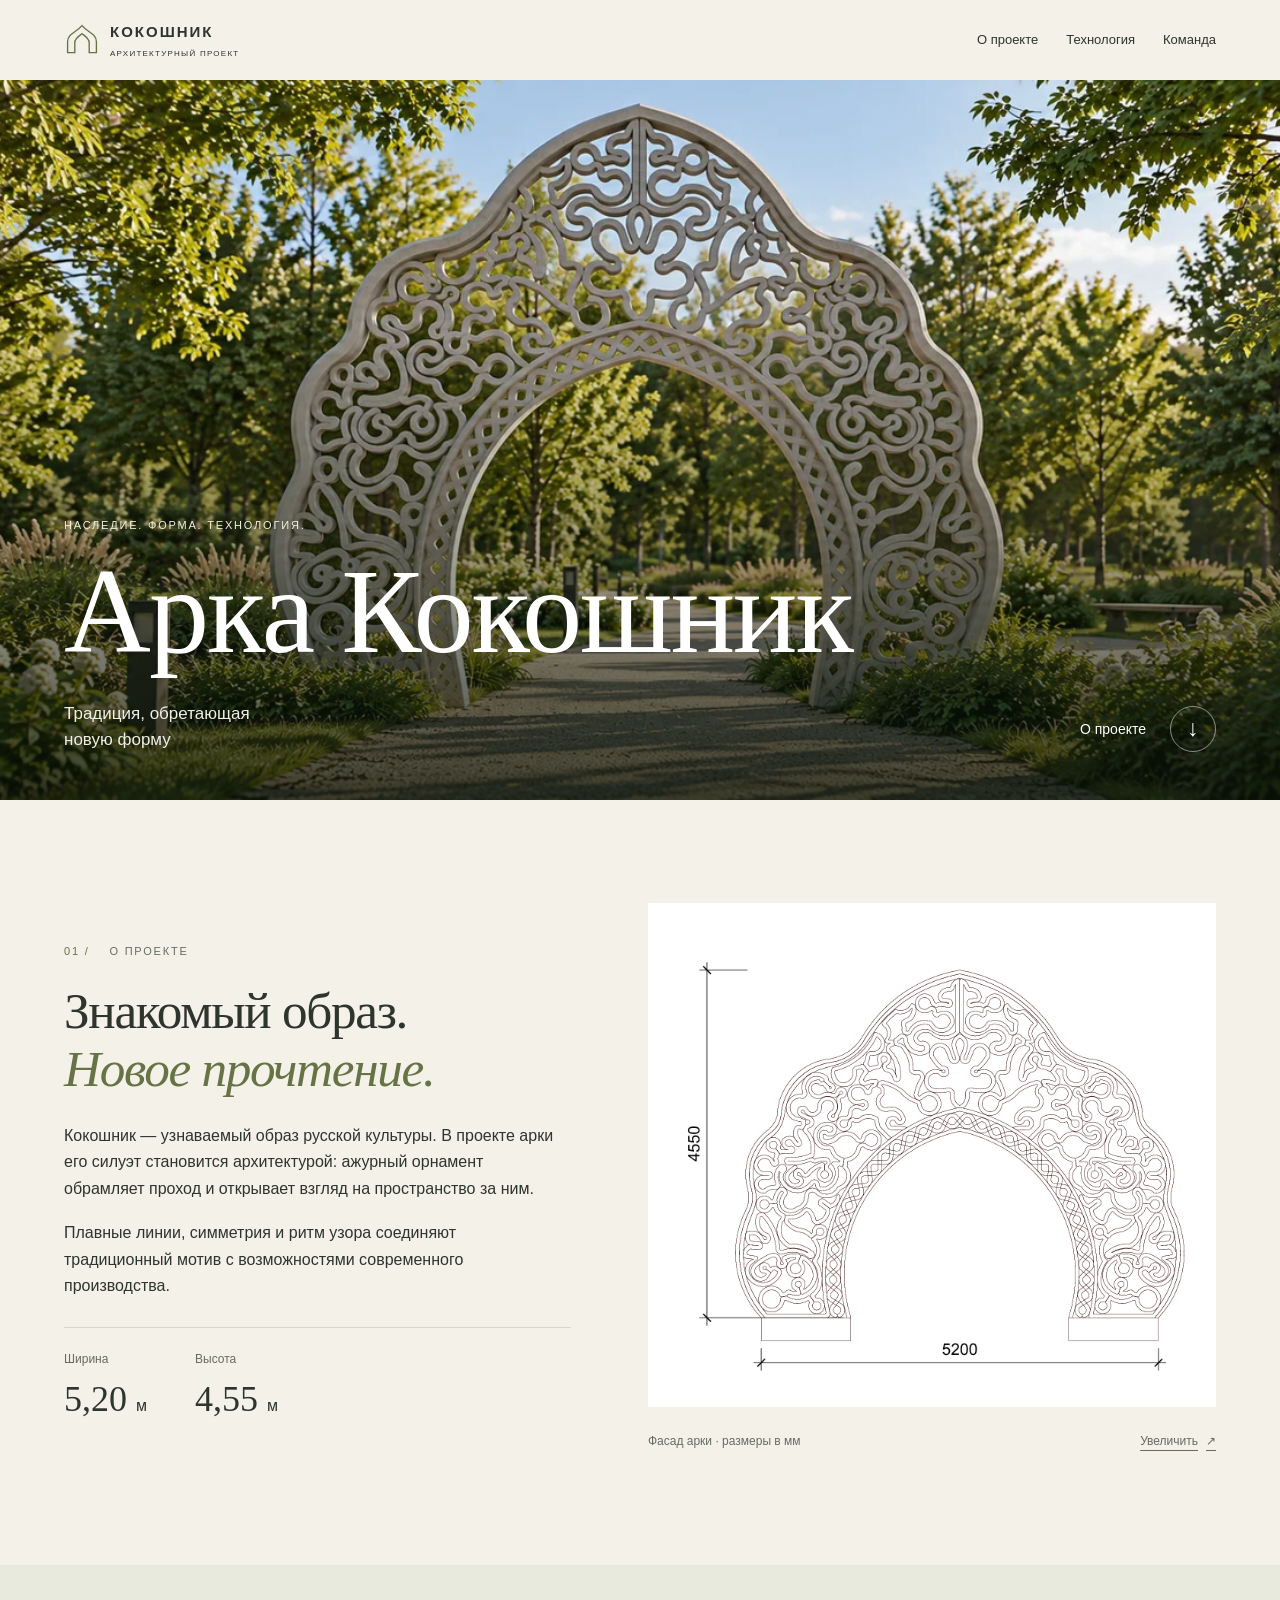
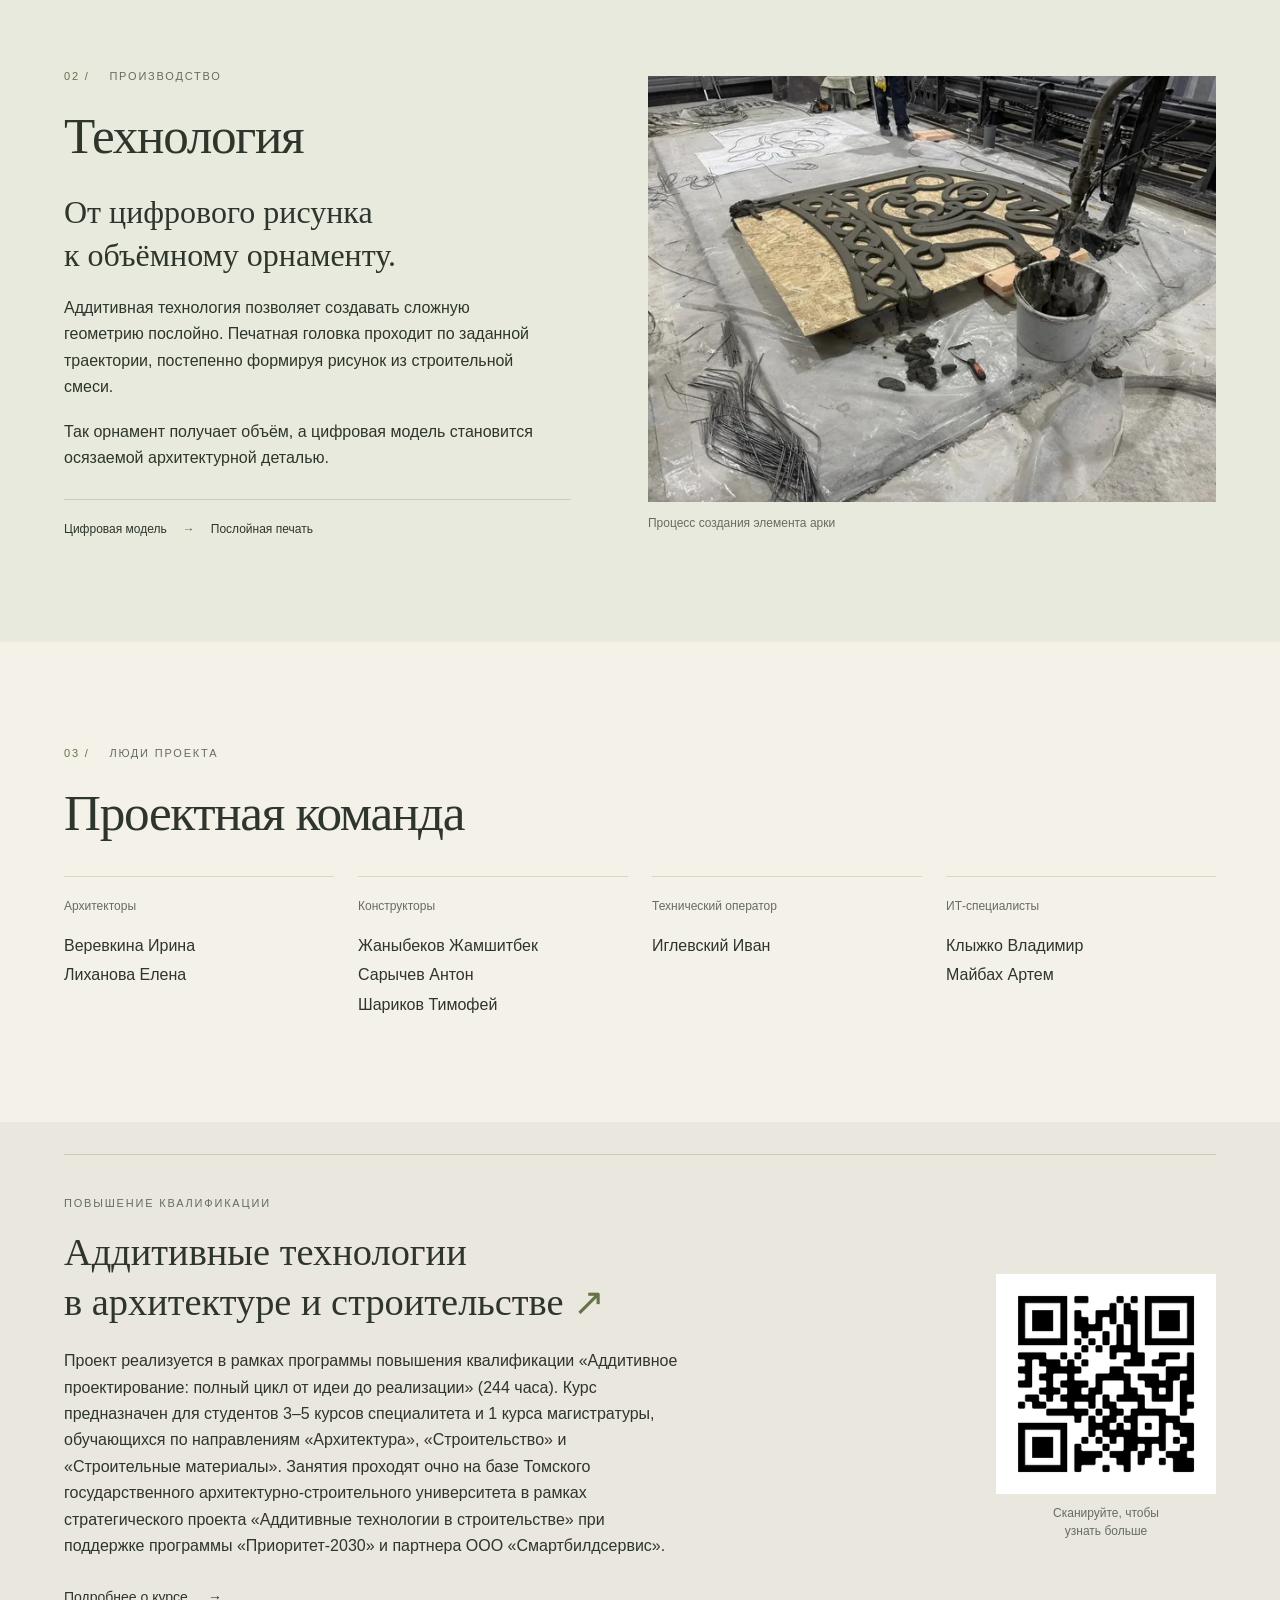
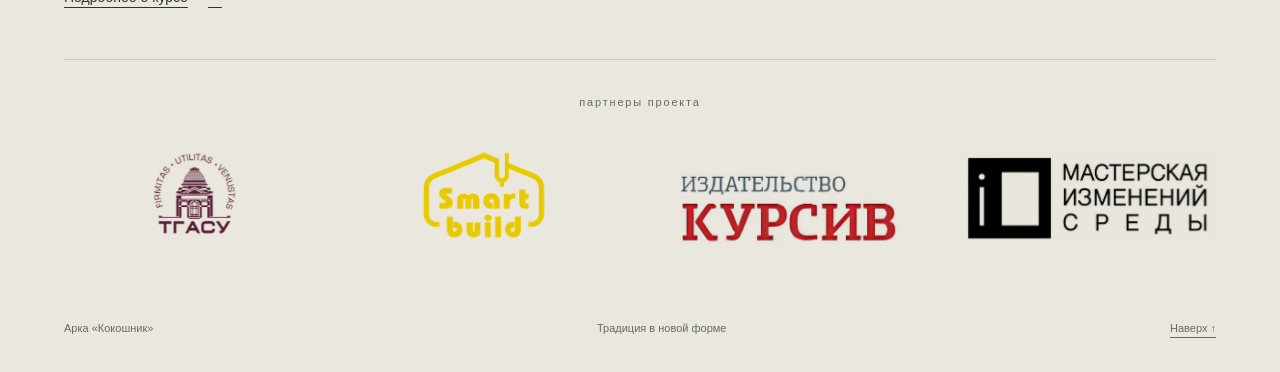
==== commit 6eb48497: "Add project partners label above logos" ====
--- a/index.html
+++ b/index.html
@@ -40,6 +40,7 @@
     <div class="course"><a class="course-link" href="https://ino.tsuab.ru/additivetechnologies"><span class="eyebrow">ПОВЫШЕНИЕ КВАЛИФИКАЦИИ</span><span class="course-title">Аддитивные технологии<br>в архитектуре и строительстве <span aria-hidden="true">↗</span></span>
       <p class="course-description">Проект реализуется в рамках программы повышения квалификации «Аддитивное проектирование: полный цикл от идеи до реализации» (244 часа). Курс предназначен для студентов 3–5 курсов специалитета и 1 курса магистратуры, обучающихся по направлениям «Архитектура», «Строительство» и «Строительные материалы». Занятия проходят очно на базе Томского государственного архитектурно-строительного университета в рамках стратегического проекта «Аддитивные технологии в строительстве» при поддержке программы «Приоритет-2030» и партнера ООО «Смартбилдсервис».</p>
       <span class="course-action">Подробнее о курсе <span aria-hidden="true">→</span></span></a><figure class="qr"><img src="images/optimized/qr.png" srcset="images/optimized/qr.png 300w, images/optimized/qr-600.png 600w" sizes="(min-width: 900px) 220px, (min-width: 600px) 140px, 128px" width="300" height="300" alt="QR-код для перехода на страницу курса" loading="lazy"><figcaption>Сканируйте, чтобы<br>узнать больше</figcaption></figure></div>
+    <p class="eyebrow partners-title">партнеры проекта</p>
     <div class="partners" aria-label="Организации проекта"><img src="images/optimized/tgasu.webp" width="865" height="849" alt="ТГАСУ" loading="lazy"><img src="images/optimized/smart-build.webp" width="531" height="376" alt="Smart Build" loading="lazy"><img src="images/optimized/logo3new.webp" width="460" height="207" alt="Издательство Курсив" loading="lazy"><img src="images/optimized/logo4.webp" width="1134" height="420" alt="Мастерская изменений среды" loading="lazy"></div>
     <div class="footer-bottom"><span>Арка «Кокошник»</span><span>Традиция в новой форме</span><a href="#home">Наверх ↑</a></div>
   </div></footer>
--- a/styles.css
+++ b/styles.css
@@ -4,6 +4,7 @@
 @media(min-width:768px){.hero picture{position:relative;z-index:1}.hero img{height:min(56.28vw,calc(100svh - 84px));aspect-ratio:auto;object-fit:cover;object-position:center}.hero:after{z-index:1}.hero-content{z-index:2}}
 @media(min-width:900px){.split{grid-template-columns:minmax(0,1fr) minmax(0,1.12fr);gap:clamp(40px,6vw,90px);align-items:center}.hero-content{padding-top:40px}.hero h1 br{display:none}.hero h1{font-size:clamp(78px,9.4vw,140px)}.hero .eyebrow{margin-bottom:20px}.hero-bottom{margin-top:32px}.scheme-link{padding:24px}.team-grid{grid-template-columns:repeat(4,minmax(0,1fr));gap:24px}.team-group ul{font-size:16px}.partners{padding-bottom:40px}.course{padding-block:40px;grid-template-columns:minmax(0,1fr) 220px}.qr img{width:220px;height:220px;margin-inline:auto}}
 @media(min-width:1024px){.partners{grid-template-columns:repeat(4,minmax(0,1fr));gap:clamp(20px,3vw,48px)}}
+.partners-title{margin-top:34px;text-align:center;color:var(--muted)}
 .course-description{max-width:70ch;margin-top:20px;font-size:clamp(16px,1.2vw,18px);line-height:1.65}
 @media(prefers-reduced-motion:no-preference){.reveal.is-visible{animation:appear .55s ease-out both}@keyframes appear{from{opacity:.35;transform:translateY(10px)}to{opacity:1;transform:none}}a{transition:color .2s ease}}
 @media(prefers-reduced-motion:reduce){html{scroll-behavior:auto}*,*:before,*:after{animation:none!important;transition:none!important}}
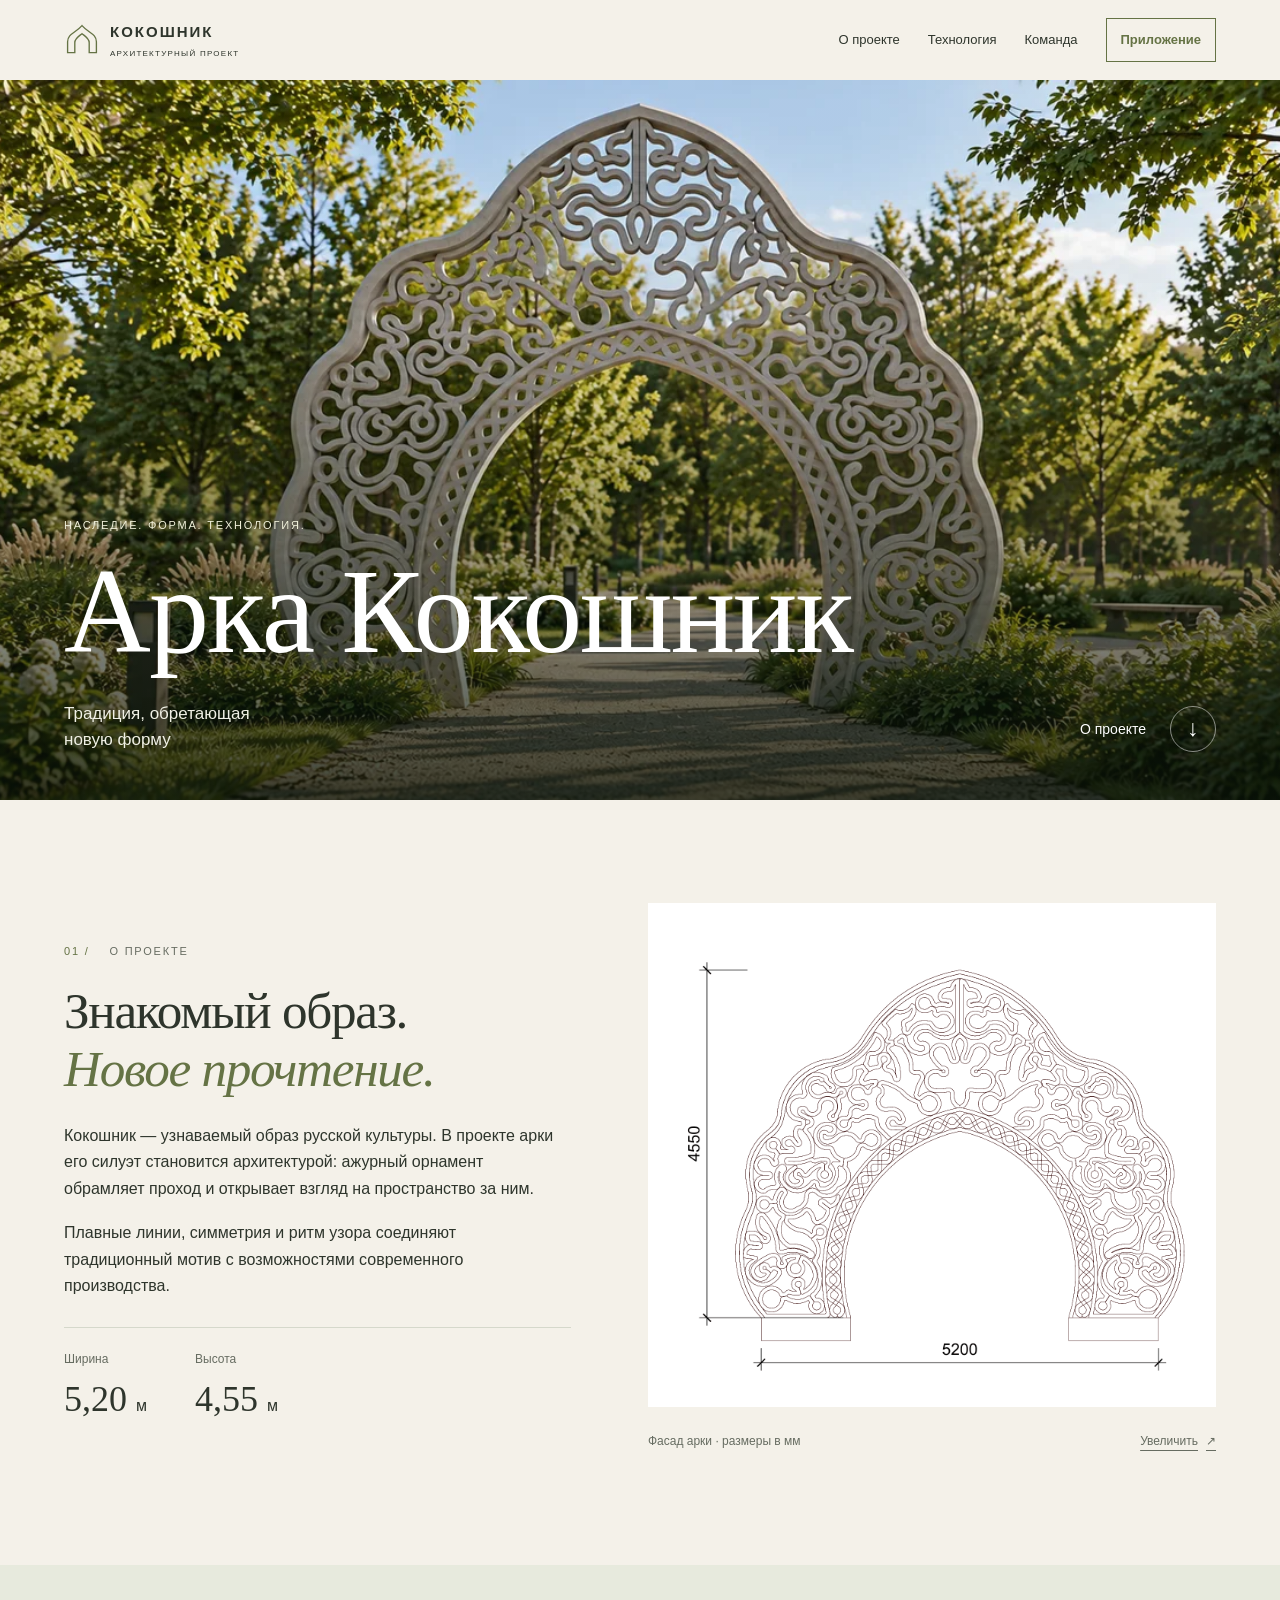
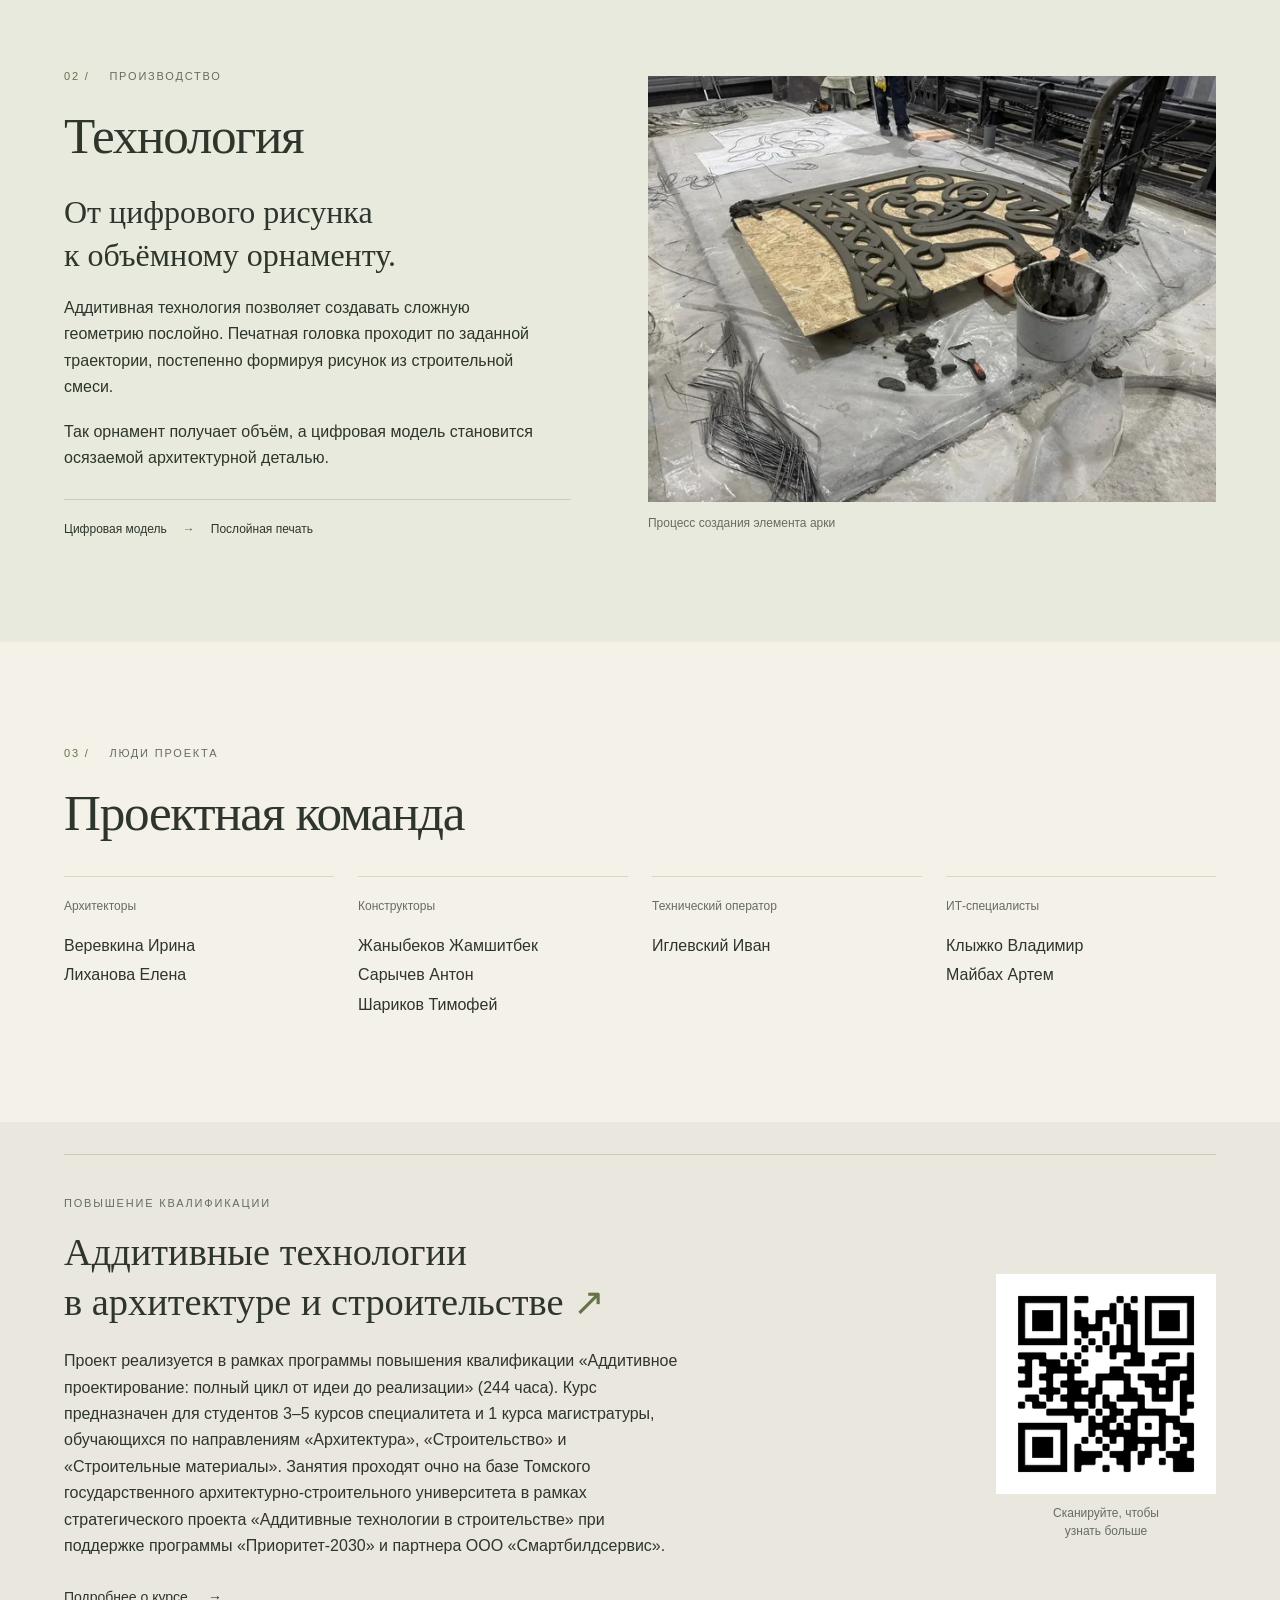
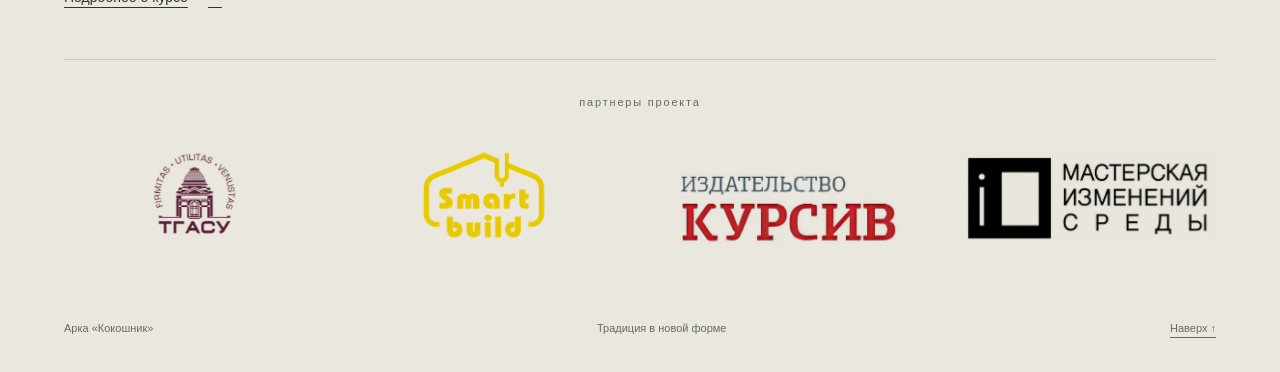
==== commit e7985965: "Add Android app download page" ====
--- a/index.html
+++ b/index.html
@@ -9,12 +9,14 @@
   <link rel="icon" href="favicon.svg" type="image/svg+xml">
   <link rel="stylesheet" href="styles.css">
   <script src="script.js" defer></script>
+  <script>window.va = window.va || function () { (window.vaq = window.vaq || []).push(arguments); };</script>
+  <script defer src="/_vercel/insights/script.js"></script>
 </head>
 <body>
   <a class="skip-link" href="#about">Перейти к содержанию</a>
   <header class="header wrap">
     <a class="brand" href="#home" aria-label="Кокошник — на главную"><svg viewBox="0 0 40 40" aria-hidden="true"><path d="M4 34V22C4 13 13 12 20 4c7 8 16 9 16 18v12h-8V23c0-5-4-7-8-10-4 3-8 5-8 10v11Z"/></svg><span>КОКОШНИК<span class="brand-caption">АРХИТЕКТУРНЫЙ ПРОЕКТ</span></span></a>
-    <nav aria-label="Основная навигация"><a href="#about">О проекте</a><a href="#technology">Технология</a><a href="#team">Команда</a></nav>
+    <nav aria-label="Основная навигация"><a href="#about">О проекте</a><a href="#technology">Технология</a><a href="#team">Команда</a><a href="download.html">Приложение</a></nav>
   </header>
   <main id="home">
     <section class="hero" aria-labelledby="hero-title">
--- a/styles.css
+++ b/styles.css
@@ -5,6 +5,12 @@
 @media(min-width:900px){.split{grid-template-columns:minmax(0,1fr) minmax(0,1.12fr);gap:clamp(40px,6vw,90px);align-items:center}.hero-content{padding-top:40px}.hero h1 br{display:none}.hero h1{font-size:clamp(78px,9.4vw,140px)}.hero .eyebrow{margin-bottom:20px}.hero-bottom{margin-top:32px}.scheme-link{padding:24px}.team-grid{grid-template-columns:repeat(4,minmax(0,1fr));gap:24px}.team-group ul{font-size:16px}.partners{padding-bottom:40px}.course{padding-block:40px;grid-template-columns:minmax(0,1fr) 220px}.qr img{width:220px;height:220px;margin-inline:auto}}
 @media(min-width:1024px){.partners{grid-template-columns:repeat(4,minmax(0,1fr));gap:clamp(20px,3vw,48px)}}
 .partners-title{margin-top:34px;text-align:center;color:var(--muted)}
+.header nav{gap:8px}
+@media(min-width:600px){.header nav{gap:28px}}
 .course-description{max-width:70ch;margin-top:20px;font-size:clamp(16px,1.2vw,18px);line-height:1.65}
 @media(prefers-reduced-motion:no-preference){.reveal.is-visible{animation:appear .55s ease-out both}@keyframes appear{from{opacity:.35;transform:translateY(10px)}to{opacity:1;transform:none}}a{transition:color .2s ease}}
 @media(prefers-reduced-motion:reduce){html{scroll-behavior:auto}*,*:before,*:after{animation:none!important;transition:none!important}}
+
+.header nav a[href="download.html"]{color:var(--accent);font-weight:700}
+@media(max-width:599px){.header nav{gap:4px}.header nav a{font-size:12px}}
+@media(min-width:900px){.header nav a[href="download.html"]{border:1px solid var(--accent);padding-inline:14px}}
